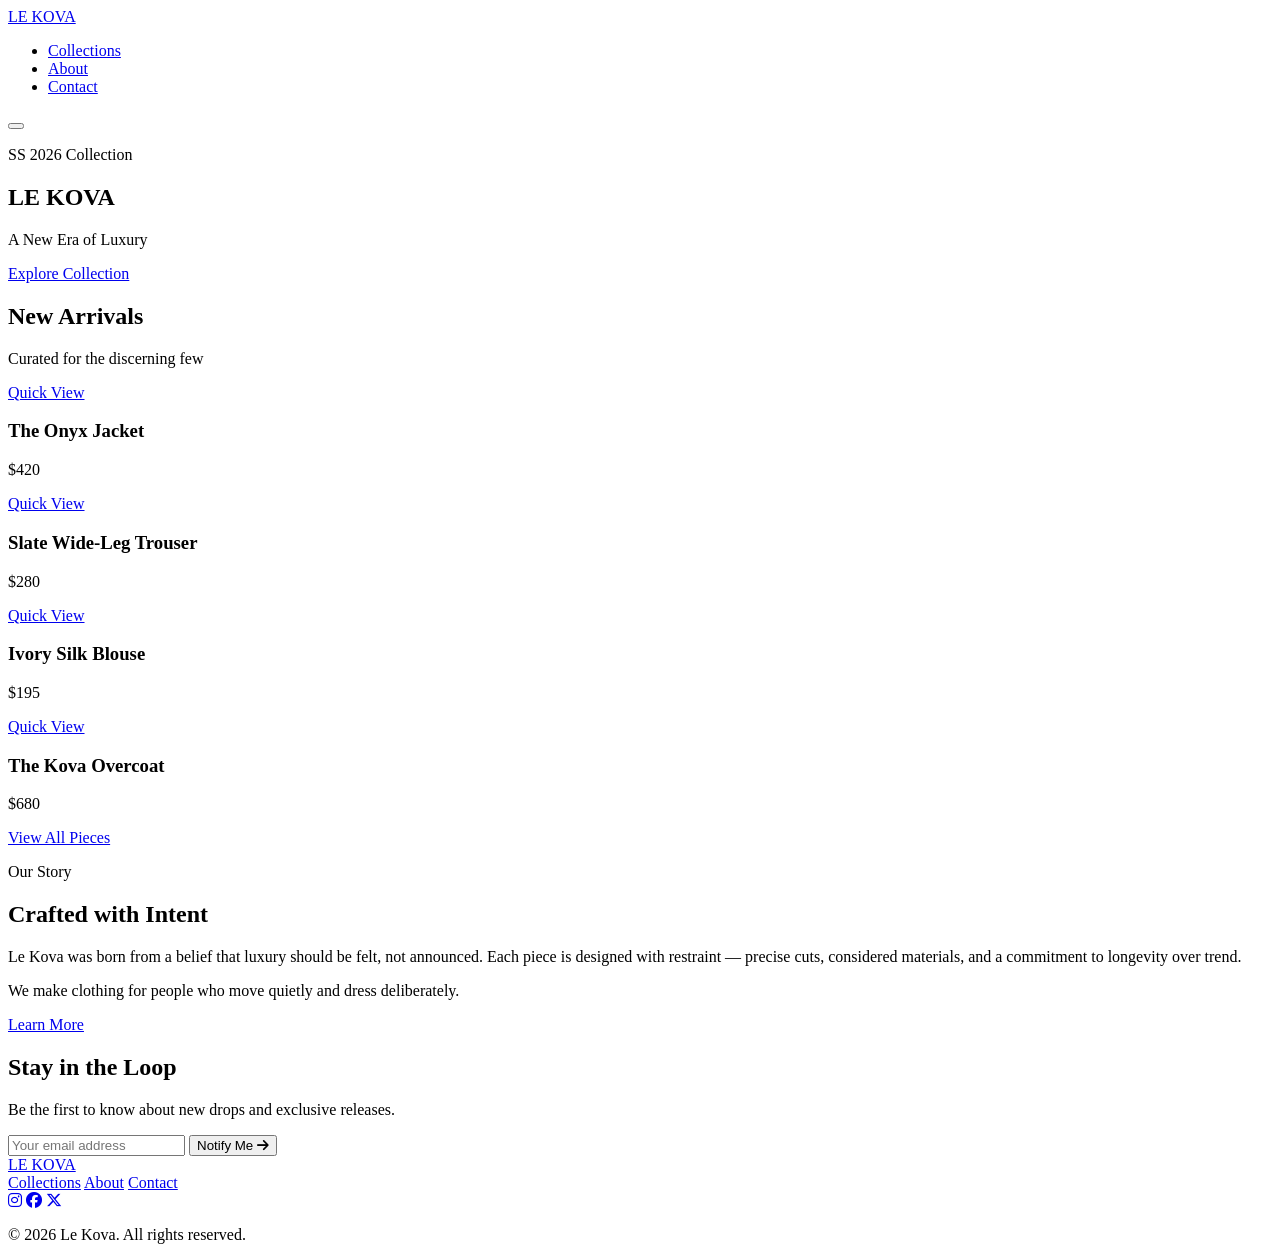
==== index.html @ 416dfa64 "Point Google Analytics to the Le Kova property Swap measurement ID from the MyFamily property (G-DS1" ====
<!DOCTYPE html>
<html lang="en">
<head>
    <!-- Google tag (gtag.js) -->
    <script async src="https://www.googletagmanager.com/gtag/js?id=G-JYLKJXTPT1"></script>
    <script>
      window.dataLayer = window.dataLayer || [];
      function gtag(){dataLayer.push(arguments);}
      gtag('js', new Date());
      gtag('config', 'G-JYLKJXTPT1');
    </script>

    <meta charset="UTF-8">
    <meta name="viewport" content="width=device-width, initial-scale=1.0">
    <title>Le Kova | Luxury Clothing & Premium Streetwear</title>
    <meta name="description" content="Le Kova — premium luxury clothing crafted with intent. Shop structured jackets, silk blouses, wide-leg trousers, and overcoats. A new era of quiet luxury.">
    <meta name="keywords" content="luxury clothing, premium streetwear, le kova, designer jackets, luxury fashion, silk blouses, overcoats, quiet luxury">
    <meta name="author" content="Le Kova">
    <link rel="canonical" href="https://www.lekova.net/">

    <!-- Open Graph (Facebook, Instagram, WhatsApp previews) -->
    <meta property="og:type" content="website">
    <meta property="og:url" content="https://www.lekova.net/">
    <meta property="og:title" content="Le Kova | Luxury Clothing & Premium Streetwear">
    <meta property="og:description" content="Premium luxury clothing crafted with intent. Structured jackets, silk blouses, wide-leg trousers and overcoats. A new era of quiet luxury.">
    <meta property="og:image" content="https://www.lekova.net/favicon.png">
    <meta property="og:site_name" content="Le Kova">

    <!-- Twitter / X Card -->
    <meta name="twitter:card" content="summary_large_image">
    <meta name="twitter:title" content="Le Kova | Luxury Clothing & Premium Streetwear">
    <meta name="twitter:description" content="Premium luxury clothing crafted with intent. A new era of quiet luxury.">
    <meta name="twitter:image" content="https://www.lekova.net/favicon.png">

    <!-- Schema.org Structured Data -->
    <script type="application/ld+json">
    {
      "@context": "https://schema.org",
      "@type": "Organization",
      "name": "Le Kova",
      "url": "https://www.lekova.net",
      "logo": "https://www.lekova.net/favicon.png",
      "description": "Premium luxury clothing crafted with intent. A new era of quiet luxury.",
      "sameAs": [
        "https://www.instagram.com/lekovaofficial/",
        "https://www.facebook.com/lekovaofficial",
        "https://x.com/lekovaofficial"
      ]
    }
    </script>
    <script type="application/ld+json">
    {
      "@context": "https://schema.org",
      "@type": "WebSite",
      "name": "Le Kova",
      "url": "https://www.lekova.net"
    }
    </script>

    <link rel="icon" type="image/png" sizes="64x64" href="favicon.png">
    <link rel="apple-touch-icon" sizes="64x64" href="favicon.png">
    <link rel="shortcut icon" href="favicon.png">
    <link rel="stylesheet" href="style.css">
    <link rel="preconnect" href="https://fonts.googleapis.com">
    <link rel="preconnect" href="https://fonts.gstatic.com" crossorigin>
    <link href="https://fonts.googleapis.com/css2?family=Playfair+Display+SC:wght@400;700;900&family=Montserrat:wght@300;400;600&display=swap" rel="stylesheet">
    <link rel="stylesheet" href="https://cdnjs.cloudflare.com/ajax/libs/font-awesome/6.7.2/css/all.min.css">
</head>
<body>

    <!-- Background -->
    <div class="bg-overlay"></div>
    <div class="glow-effect"></div>

    <!-- Navigation -->
    <nav class="nav" id="nav">
        <a href="#home" class="nav-logo">LE KOVA</a>
        <ul class="nav-links" id="navLinks">
            <li><a href="#collections">Collections</a></li>
            <li><a href="#about">About</a></li>
            <li><a href="#contact">Contact</a></li>
        </ul>
        <button class="nav-toggle" id="navToggle" aria-label="Toggle menu">
            <span></span>
            <span></span>
            <span></span>
        </button>
    </nav>

    <!-- Hero -->
    <section class="hero" id="home">
        <div class="hero-content">
            <p class="hero-eyebrow">SS 2026 Collection</p>
            <h1 class="brand-name">LE KOVA</h1>
            <p class="hero-tagline">A New Era of Luxury</p>
            <a href="#collections" class="btn-primary">Explore Collection</a>
        </div>
    </section>

    <!-- Collections -->
    <section class="section collections-section" id="collections">
        <div class="section-header">
            <h2 class="section-title">New Arrivals</h2>
            <p class="section-sub">Curated for the discerning few</p>
        </div>
        <div class="products-grid">
            <div class="product-card">
                <div class="product-img">
                    <div class="img-placeholder" role="img" aria-label="The Onyx Jacket by Le Kova"></div>
                    <a href="#" class="quick-view">Quick View</a>
                </div>
                <div class="product-info">
                    <h3 class="product-name">The Onyx Jacket</h3>
                    <p class="product-price">$420</p>
                </div>
            </div>
            <div class="product-card">
                <div class="product-img">
                    <div class="img-placeholder" role="img" aria-label="Slate Wide-Leg Trouser by Le Kova"></div>
                    <a href="#" class="quick-view">Quick View</a>
                </div>
                <div class="product-info">
                    <h3 class="product-name">Slate Wide-Leg Trouser</h3>
                    <p class="product-price">$280</p>
                </div>
            </div>
            <div class="product-card">
                <div class="product-img">
                    <div class="img-placeholder" role="img" aria-label="Ivory Silk Blouse by Le Kova"></div>
                    <a href="#" class="quick-view">Quick View</a>
                </div>
                <div class="product-info">
                    <h3 class="product-name">Ivory Silk Blouse</h3>
                    <p class="product-price">$195</p>
                </div>
            </div>
            <div class="product-card">
                <div class="product-img">
                    <div class="img-placeholder" role="img" aria-label="The Kova Overcoat by Le Kova"></div>
                    <a href="#" class="quick-view">Quick View</a>
                </div>
                <div class="product-info">
                    <h3 class="product-name">The Kova Overcoat</h3>
                    <p class="product-price">$680</p>
                </div>
            </div>
        </div>
        <div class="section-cta">
            <a href="#" class="btn-outline">View All Pieces</a>
        </div>
    </section>

    <!-- About -->
    <section class="section about-section" id="about">
        <div class="about-grid">
            <div class="about-image">
                <div class="img-placeholder tall"></div>
            </div>
            <div class="about-text">
                <p class="section-eyebrow">Our Story</p>
                <h2 class="section-title">Crafted with Intent</h2>
                <p class="body-text">
                    Le Kova was born from a belief that luxury should be felt, not announced.
                    Each piece is designed with restraint — precise cuts, considered materials,
                    and a commitment to longevity over trend.
                </p>
                <p class="body-text">
                    We make clothing for people who move quietly and dress deliberately.
                </p>
                <a href="#" class="btn-outline about-btn">Learn More</a>
            </div>
        </div>
    </section>

    <!-- Newsletter -->
    <section class="newsletter-section" id="contact">
        <div class="newsletter-inner">
            <h2 class="section-title">Stay in the Loop</h2>
            <p class="body-text">Be the first to know about new drops and exclusive releases.</p>
            <form class="notify-form" id="notifyForm">
                <input type="email" class="email-input" placeholder="Your email address" required>
                <button type="submit" class="submit-btn">
                    Notify Me <i class="fa-solid fa-arrow-right"></i>
                </button>
            </form>
        </div>
    </section>

    <!-- Footer -->
    <footer class="footer">
        <div class="footer-top">
            <a href="#home" class="footer-logo">LE KOVA</a>
            <nav class="footer-nav">
                <a href="#collections">Collections</a>
                <a href="#about">About</a>
                <a href="#contact">Contact</a>
            </nav>
            <div class="social-links">
                <a href="https://www.instagram.com/lekovaofficial/" target="_blank" rel="noopener" aria-label="Instagram"><i class="fa-brands fa-instagram"></i></a>
                <a href="https://www.facebook.com/lekovaofficial" target="_blank" rel="noopener" aria-label="Facebook"><i class="fa-brands fa-facebook"></i></a>
                <a href="https://x.com/lekovaofficial" target="_blank" rel="noopener" aria-label="X"><i class="fa-brands fa-x-twitter"></i></a>
            </div>
        </div>
        <div class="footer-bottom">
            <p>© 2026 Le Kova. All rights reserved.</p>
        </div>
    </footer>

    <script src="script.js"></script>
</body>
</html>
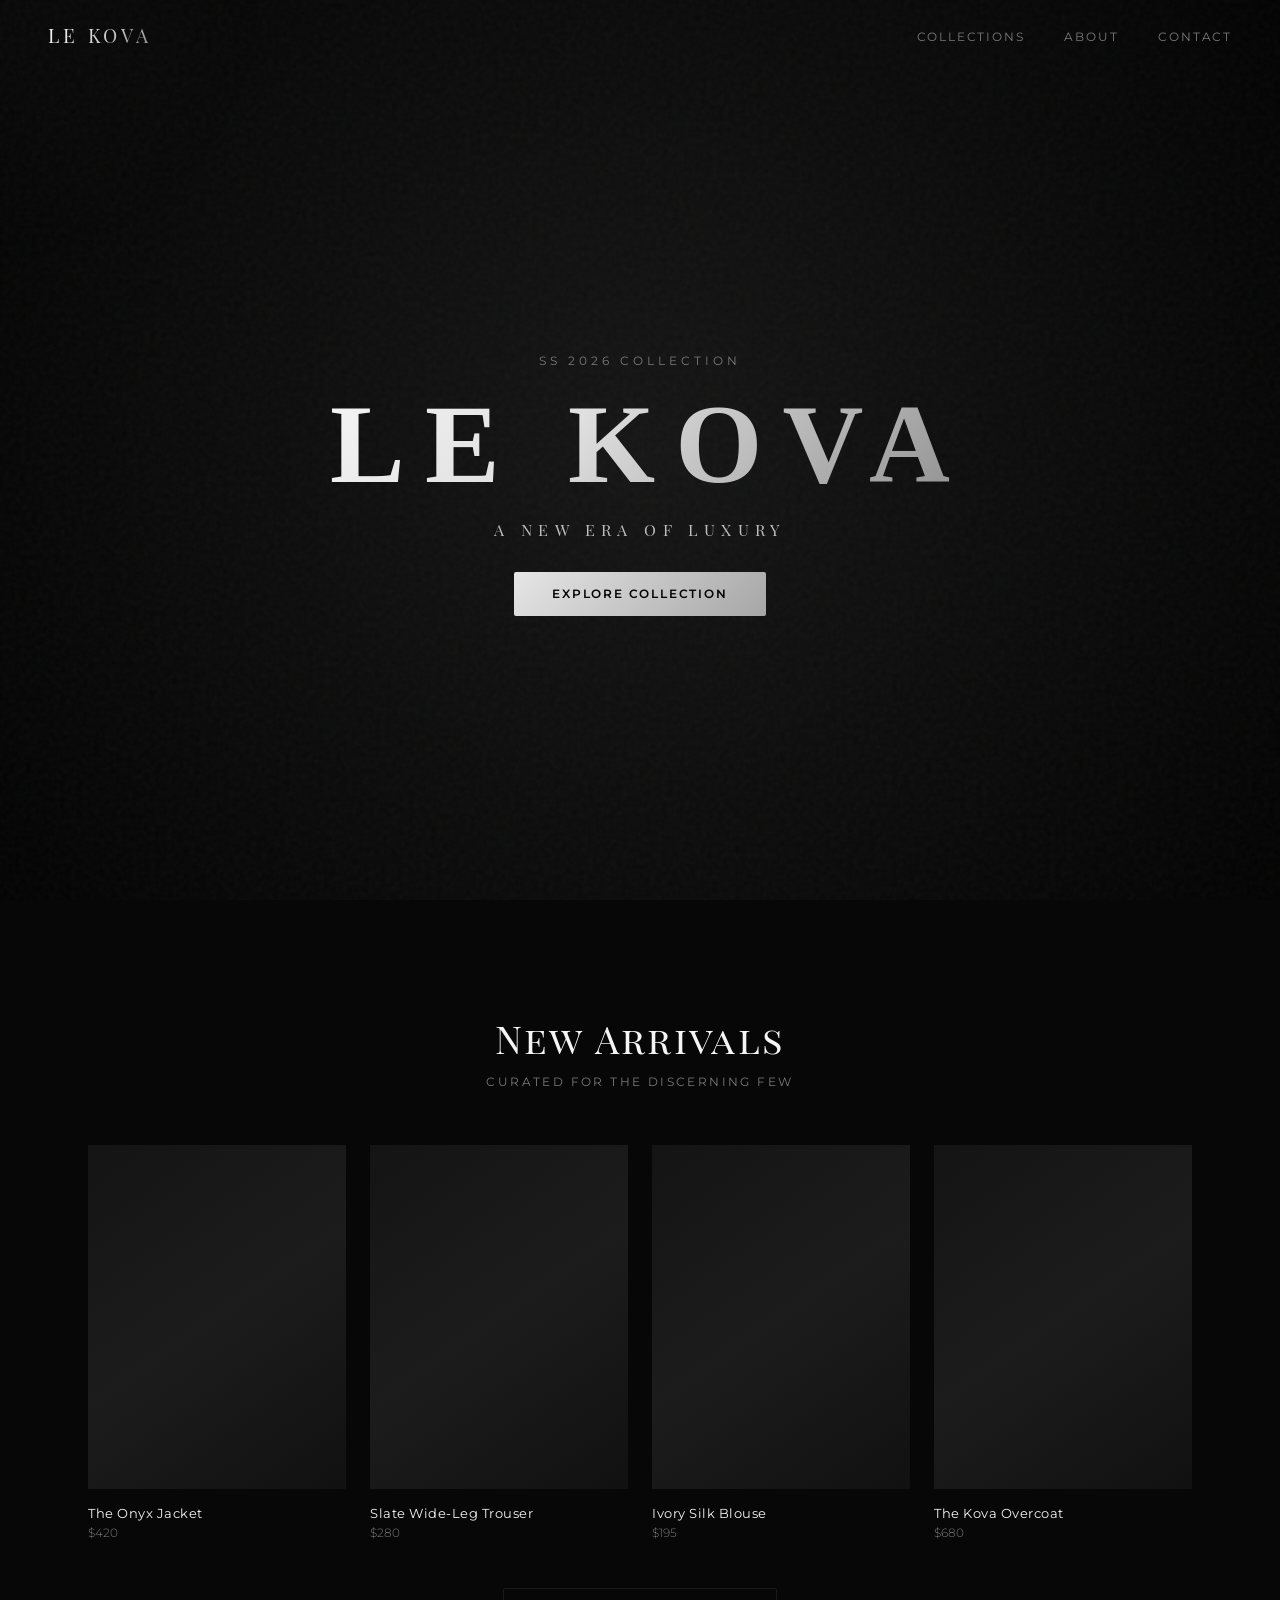
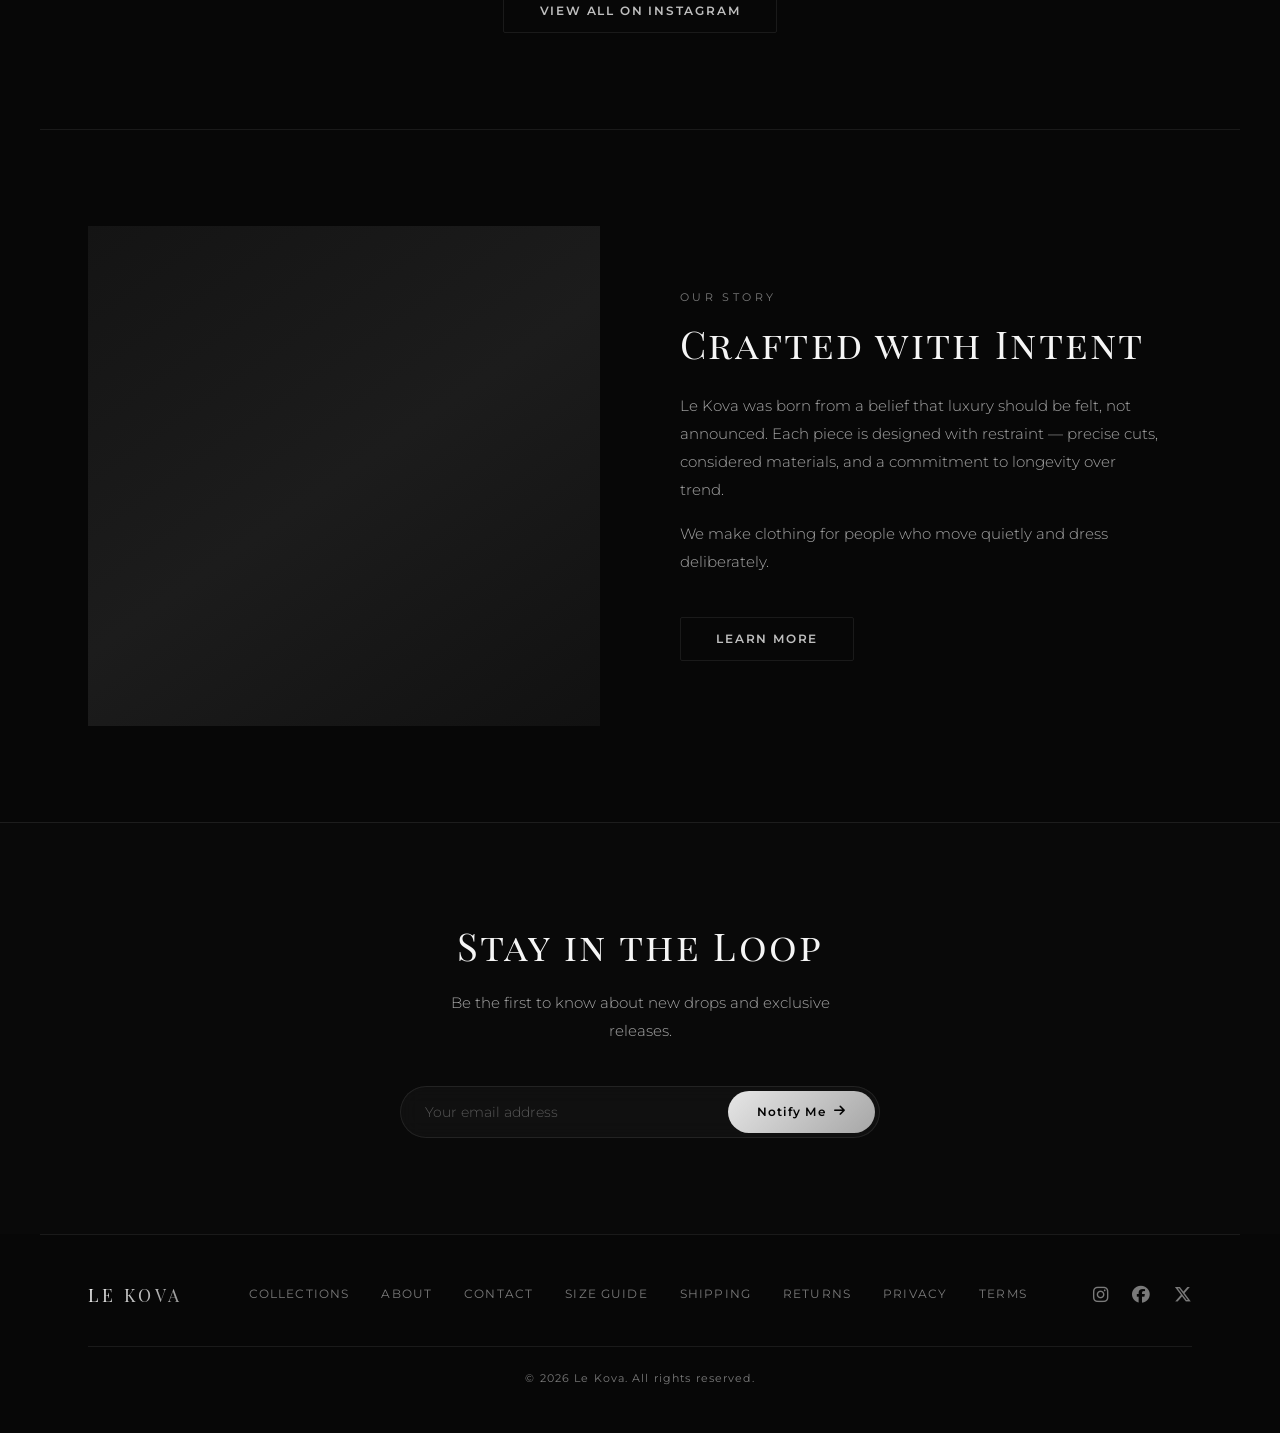
==== commit 84da20bb: "Add About, Contact, and policy pages Build out the site structure for a manual-order (LINE/Instagram" ====
--- a/index.html
+++ b/index.html
@@ -77,8 +77,8 @@
         <a href="#home" class="nav-logo">LE KOVA</a>
         <ul class="nav-links" id="navLinks">
             <li><a href="#collections">Collections</a></li>
-            <li><a href="#about">About</a></li>
-            <li><a href="#contact">Contact</a></li>
+            <li><a href="/about/">About</a></li>
+            <li><a href="/contact/">Contact</a></li>
         </ul>
         <button class="nav-toggle" id="navToggle" aria-label="Toggle menu">
             <span></span>
@@ -146,7 +146,7 @@
             </div>
         </div>
         <div class="section-cta">
-            <a href="#" class="btn-outline">View All Pieces</a>
+            <a href="https://www.instagram.com/lekovaofficial/" target="_blank" rel="noopener" class="btn-outline">View All on Instagram</a>
         </div>
     </section>
 
@@ -167,7 +167,7 @@
                 <p class="body-text">
                     We make clothing for people who move quietly and dress deliberately.
                 </p>
-                <a href="#" class="btn-outline about-btn">Learn More</a>
+                <a href="/about/" class="btn-outline about-btn">Learn More</a>
             </div>
         </div>
     </section>
@@ -192,8 +192,13 @@
             <a href="#home" class="footer-logo">LE KOVA</a>
             <nav class="footer-nav">
                 <a href="#collections">Collections</a>
-                <a href="#about">About</a>
-                <a href="#contact">Contact</a>
+                <a href="/about/">About</a>
+                <a href="/contact/">Contact</a>
+                <a href="/size-guide/">Size Guide</a>
+                <a href="/shipping/">Shipping</a>
+                <a href="/returns/">Returns</a>
+                <a href="/privacy/">Privacy</a>
+                <a href="/terms/">Terms</a>
             </nav>
             <div class="social-links">
                 <a href="https://www.instagram.com/lekovaofficial/" target="_blank" rel="noopener" aria-label="Instagram"><i class="fa-brands fa-instagram"></i></a>
--- a/style.css
+++ b/style.css
@@ -0,0 +1,845 @@
+/* ─── Variables ─── */
+:root {
+    --bg-dark: #070707;
+    --bg-darker: #020202;
+    --text-primary: #f5f5f5;
+    --text-secondary: #a8a8a8;
+    --silver-light: #e6e6e6;
+    --silver-mid: #bfbfbf;
+    --silver-dark: #7a7a7a;
+    --glass-bg: rgba(255, 255, 255, 0.03);
+    --glass-border: rgba(255, 255, 255, 0.08);
+    --nav-height: 70px;
+}
+
+/* ─── Reset ─── */
+*, *::before, *::after {
+    margin: 0;
+    padding: 0;
+    box-sizing: border-box;
+}
+
+html {
+    scroll-behavior: smooth;
+}
+
+body {
+    font-family: 'Montserrat', sans-serif;
+    color: var(--text-primary);
+    background-color: var(--bg-dark);
+    -webkit-font-smoothing: antialiased;
+    -moz-osx-font-smoothing: grayscale;
+}
+
+/* ─── Background ─── */
+.bg-overlay {
+    position: fixed;
+    inset: 0;
+    background: radial-gradient(circle at center, #151515 0%, var(--bg-darker) 100%);
+    z-index: -2;
+}
+
+.bg-overlay::after {
+    content: '';
+    position: absolute;
+    inset: 0;
+    background-image: url("data:image/svg+xml,%3Csvg viewBox='0 0 200 200' xmlns='http://www.w3.org/2000/svg'%3E%3Cfilter id='noiseFilter'%3E%3CfeTurbulence type='fractalNoise' baseFrequency='0.8' numOctaves='3' stitchTiles='stitch'/%3E%3C/filter%3E%3Crect width='100%25' height='100%25' filter='url(%23noiseFilter)'/%3E%3C/svg%3E");
+    opacity: 0.04;
+    pointer-events: none;
+}
+
+.glow-effect {
+    position: fixed;
+    width: 50vw;
+    height: 50vw;
+    max-width: 800px;
+    max-height: 800px;
+    background: radial-gradient(circle, rgba(160, 160, 160, 0.04) 0%, transparent 60%);
+    border-radius: 50%;
+    z-index: -1;
+    pointer-events: none;
+    transform: translate(-50%, -50%);
+    transition: top 0.4s cubic-bezier(0.1, 1, 0.1, 1), left 0.4s cubic-bezier(0.1, 1, 0.1, 1);
+}
+
+/* ─── Navigation ─── */
+.nav {
+    position: fixed;
+    top: 0;
+    left: 0;
+    right: 0;
+    height: var(--nav-height);
+    display: flex;
+    align-items: center;
+    justify-content: space-between;
+    padding: 0 3rem;
+    z-index: 100;
+    transition: background 0.3s ease, border-bottom 0.3s ease;
+}
+
+.nav.scrolled {
+    background: rgba(7, 7, 7, 0.92);
+    border-bottom: 1px solid var(--glass-border);
+    backdrop-filter: blur(12px);
+    -webkit-backdrop-filter: blur(12px);
+}
+
+.nav-logo {
+    font-family: 'Playfair Display SC', serif;
+    font-size: 1.2rem;
+    letter-spacing: 0.2em;
+    text-decoration: none;
+    background: linear-gradient(135deg, #f5f5f5 0%, #e0e0e0 20%, #999999 50%, #d1d1d1 75%, #ffffff 100%);
+    background-size: 200% auto;
+    -webkit-background-clip: text;
+    background-clip: text;
+    color: transparent;
+    animation: shimmer 8s linear infinite;
+}
+
+.nav-links {
+    list-style: none;
+    display: flex;
+    gap: 2.5rem;
+}
+
+.nav-links a {
+    color: var(--silver-dark);
+    text-decoration: none;
+    font-size: 0.75rem;
+    letter-spacing: 0.15em;
+    text-transform: uppercase;
+    transition: color 0.2s ease;
+}
+
+.nav-links a:hover {
+    color: var(--text-primary);
+}
+
+/* Hamburger */
+.nav-toggle {
+    display: none;
+    flex-direction: column;
+    gap: 5px;
+    background: none;
+    border: none;
+    cursor: pointer;
+    padding: 4px;
+}
+
+.nav-toggle span {
+    display: block;
+    width: 22px;
+    height: 1px;
+    background: var(--silver-mid);
+    transition: all 0.3s ease;
+}
+
+/* ─── Hero ─── */
+.hero {
+    height: 100vh;
+    display: flex;
+    align-items: center;
+    justify-content: center;
+    text-align: center;
+    padding: var(--nav-height) 2rem 0;
+}
+
+.hero-content {
+    display: flex;
+    flex-direction: column;
+    align-items: center;
+    gap: 1.2rem;
+    animation: fadeUpIn 1.8s cubic-bezier(0.16, 1, 0.3, 1) forwards;
+    opacity: 0;
+}
+
+.hero-eyebrow {
+    font-size: 0.72rem;
+    letter-spacing: 0.35em;
+    text-transform: uppercase;
+    color: var(--silver-dark);
+    font-weight: 400;
+}
+
+.brand-name {
+    font-family: 'Playfair Display SC', serif;
+    font-size: clamp(3.5rem, 10vw, 7rem);
+    font-weight: 700;
+    letter-spacing: 0.18em;
+    margin-left: 0.18em;
+    line-height: 1;
+    background: linear-gradient(135deg, #f5f5f5 0%, #e0e0e0 20%, #999999 50%, #d1d1d1 75%, #ffffff 100%);
+    background-size: 200% auto;
+    -webkit-background-clip: text;
+    background-clip: text;
+    color: transparent;
+    animation: shimmer 8s linear infinite;
+}
+
+.hero-tagline {
+    font-family: 'Playfair Display SC', serif;
+    font-size: clamp(0.8rem, 2vw, 1rem);
+    letter-spacing: 0.4em;
+    color: var(--silver-mid);
+    font-weight: 400;
+    text-transform: uppercase;
+}
+
+/* ─── Buttons ─── */
+.btn-primary {
+    margin-top: 0.8rem;
+    display: inline-block;
+    padding: 0.9rem 2.4rem;
+    background: linear-gradient(135deg, #e6e6e6 0%, #a6a6a6 100%);
+    color: var(--bg-darker);
+    text-decoration: none;
+    font-family: 'Montserrat', sans-serif;
+    font-size: 0.75rem;
+    font-weight: 600;
+    letter-spacing: 0.15em;
+    text-transform: uppercase;
+    border-radius: 2px;
+    transition: all 0.3s ease;
+}
+
+.btn-primary:hover {
+    background: linear-gradient(135deg, #ffffff 0%, #bfbfbf 100%);
+    transform: translateY(-2px);
+    box-shadow: 0 8px 24px rgba(200, 200, 200, 0.12);
+}
+
+.btn-outline {
+    display: inline-block;
+    padding: 0.85rem 2.2rem;
+    border: 1px solid var(--glass-border);
+    color: var(--silver-mid);
+    text-decoration: none;
+    font-family: 'Montserrat', sans-serif;
+    font-size: 0.75rem;
+    font-weight: 600;
+    letter-spacing: 0.15em;
+    text-transform: uppercase;
+    border-radius: 2px;
+    transition: all 0.3s ease;
+}
+
+.btn-outline:hover {
+    border-color: rgba(255, 255, 255, 0.25);
+    color: var(--text-primary);
+    background: rgba(255, 255, 255, 0.03);
+}
+
+/* ─── Shared Section Styles ─── */
+.section {
+    padding: 6rem 3rem;
+    max-width: 1200px;
+    margin: 0 auto;
+}
+
+.section-header {
+    text-align: center;
+    margin-bottom: 3.5rem;
+}
+
+.section-eyebrow {
+    display: block;
+    font-size: 0.7rem;
+    letter-spacing: 0.3em;
+    text-transform: uppercase;
+    color: var(--silver-dark);
+    margin-bottom: 0.8rem;
+}
+
+.section-title {
+    font-family: 'Playfair Display SC', serif;
+    font-size: clamp(1.6rem, 4vw, 2.4rem);
+    font-weight: 400;
+    letter-spacing: 0.06em;
+    color: var(--text-primary);
+}
+
+.section-sub {
+    margin-top: 0.6rem;
+    font-size: 0.75rem;
+    letter-spacing: 0.2em;
+    color: var(--silver-dark);
+    text-transform: uppercase;
+}
+
+.body-text {
+    color: var(--text-secondary);
+    font-size: 0.92rem;
+    line-height: 1.9;
+    font-weight: 300;
+    max-width: 480px;
+    margin-bottom: 1rem;
+}
+
+/* ─── Collections / Products ─── */
+.collections-section {
+    padding-top: 7rem;
+}
+
+.products-grid {
+    display: grid;
+    grid-template-columns: repeat(4, 1fr);
+    gap: 1.5rem;
+    margin-bottom: 3rem;
+}
+
+.product-card {
+    cursor: pointer;
+}
+
+.product-img {
+    position: relative;
+    overflow: hidden;
+    aspect-ratio: 3 / 4;
+    background: #111;
+    margin-bottom: 1rem;
+}
+
+.img-placeholder {
+    width: 100%;
+    height: 100%;
+    background: linear-gradient(145deg, #141414 0%, #1c1c1c 50%, #111111 100%);
+}
+
+.img-placeholder.tall {
+    width: 100%;
+    height: 500px;
+}
+
+.quick-view {
+    position: absolute;
+    bottom: 0;
+    left: 0;
+    right: 0;
+    padding: 0.75rem;
+    background: rgba(7, 7, 7, 0.85);
+    color: var(--silver-mid);
+    text-align: center;
+    text-decoration: none;
+    font-size: 0.7rem;
+    letter-spacing: 0.15em;
+    text-transform: uppercase;
+    opacity: 0;
+    transform: translateY(100%);
+    transition: all 0.3s ease;
+}
+
+.product-img:hover .quick-view {
+    opacity: 1;
+    transform: translateY(0);
+}
+
+.product-name {
+    font-size: 0.82rem;
+    font-weight: 400;
+    letter-spacing: 0.04em;
+    color: var(--text-primary);
+    margin-bottom: 0.3rem;
+}
+
+.product-price {
+    font-size: 0.78rem;
+    color: var(--silver-dark);
+    font-weight: 300;
+}
+
+.section-cta {
+    text-align: center;
+}
+
+/* ─── About ─── */
+.about-section {
+    border-top: 1px solid var(--glass-border);
+}
+
+.about-grid {
+    display: grid;
+    grid-template-columns: 1fr 1fr;
+    gap: 5rem;
+    align-items: center;
+}
+
+.about-text .section-title {
+    margin: 0.6rem 0 1.5rem;
+}
+
+.about-btn {
+    margin-top: 1.5rem;
+}
+
+/* ─── Newsletter ─── */
+.newsletter-section {
+    border-top: 1px solid var(--glass-border);
+    padding: 6rem 3rem;
+    background: rgba(255, 255, 255, 0.01);
+}
+
+.newsletter-inner {
+    max-width: 520px;
+    margin: 0 auto;
+    text-align: center;
+    display: flex;
+    flex-direction: column;
+    align-items: center;
+    gap: 1rem;
+}
+
+.newsletter-inner .section-title {
+    margin-bottom: 0.2rem;
+}
+
+.newsletter-inner .body-text {
+    max-width: 380px;
+}
+
+/* ─── Newsletter Form ─── */
+.notify-form {
+    display: flex;
+    width: 100%;
+    max-width: 480px;
+    margin-top: 0.5rem;
+    background: var(--glass-bg);
+    border: 1px solid var(--glass-border);
+    border-radius: 50px;
+    overflow: hidden;
+    backdrop-filter: blur(10px);
+    -webkit-backdrop-filter: blur(10px);
+    transition: border-color 0.3s ease, box-shadow 0.3s ease;
+}
+
+.notify-form:focus-within {
+    border-color: rgba(255, 255, 255, 0.18);
+    box-shadow: 0 8px 30px rgba(255, 255, 255, 0.04);
+}
+
+.email-input {
+    flex-grow: 1;
+    background: transparent;
+    border: none;
+    padding: 1rem 1.5rem;
+    color: var(--text-primary);
+    font-family: 'Montserrat', sans-serif;
+    font-size: 0.88rem;
+    outline: none;
+}
+
+.email-input::placeholder {
+    color: rgba(255, 255, 255, 0.3);
+    font-weight: 300;
+}
+
+.submit-btn {
+    background: linear-gradient(135deg, #e6e6e6 0%, #a6a6a6 100%);
+    color: var(--bg-darker);
+    border: none;
+    padding: 0 1.8rem;
+    font-family: 'Montserrat', sans-serif;
+    font-weight: 600;
+    font-size: 0.78rem;
+    letter-spacing: 0.1em;
+    cursor: pointer;
+    display: flex;
+    align-items: center;
+    gap: 0.5rem;
+    margin: 4px;
+    border-radius: 46px;
+    transition: all 0.3s ease;
+    white-space: nowrap;
+}
+
+.submit-btn:hover {
+    background: linear-gradient(135deg, #ffffff 0%, #bfbfbf 100%);
+}
+
+.submit-btn i {
+    transition: transform 0.3s ease;
+}
+
+.submit-btn:hover i {
+    transform: translateX(3px);
+}
+
+/* ─── Footer ─── */
+.footer {
+    border-top: 1px solid var(--glass-border);
+    padding: 3rem;
+    max-width: 1200px;
+    margin: 0 auto;
+}
+
+.footer-top {
+    display: flex;
+    align-items: center;
+    justify-content: space-between;
+    margin-bottom: 2.5rem;
+    flex-wrap: wrap;
+    gap: 1.5rem;
+}
+
+.footer-logo {
+    font-family: 'Playfair Display SC', serif;
+    font-size: 1.1rem;
+    letter-spacing: 0.2em;
+    text-decoration: none;
+    background: linear-gradient(135deg, #f5f5f5 0%, #999999 50%, #ffffff 100%);
+    background-size: 200% auto;
+    -webkit-background-clip: text;
+    background-clip: text;
+    color: transparent;
+    animation: shimmer 8s linear infinite;
+}
+
+.footer-nav {
+    display: flex;
+    gap: 2rem;
+}
+
+.footer-nav a {
+    color: var(--silver-dark);
+    text-decoration: none;
+    font-size: 0.72rem;
+    letter-spacing: 0.1em;
+    text-transform: uppercase;
+    transition: color 0.2s ease;
+}
+
+.footer-nav a:hover {
+    color: var(--text-primary);
+}
+
+.social-links {
+    display: flex;
+    gap: 1.5rem;
+}
+
+.social-links a {
+    color: var(--silver-dark);
+    font-size: 1.1rem;
+    text-decoration: none;
+    transition: color 0.2s ease, transform 0.2s ease;
+}
+
+.social-links a:hover {
+    color: var(--text-primary);
+    transform: translateY(-2px);
+}
+
+.footer-bottom {
+    border-top: 1px solid var(--glass-border);
+    padding-top: 1.5rem;
+    text-align: center;
+}
+
+.footer-bottom p {
+    font-size: 0.7rem;
+    color: var(--silver-dark);
+    letter-spacing: 0.1em;
+}
+
+/* ─── Animations ─── */
+@keyframes fadeUpIn {
+    0%   { opacity: 0; transform: translateY(30px); }
+    100% { opacity: 1; transform: translateY(0); }
+}
+
+@keyframes shimmer {
+    0%   { background-position: -200% center; }
+    100% { background-position: 200% center; }
+}
+
+/* ─── Responsive: Tablet ─── */
+@media (max-width: 900px) {
+    .products-grid {
+        grid-template-columns: repeat(2, 1fr);
+    }
+
+    .about-grid {
+        grid-template-columns: 1fr;
+        gap: 3rem;
+    }
+
+    .about-image {
+        order: -1;
+    }
+
+    .img-placeholder.tall {
+        height: 300px;
+    }
+}
+
+/* ─── Responsive: Mobile ─── */
+@media (max-width: 600px) {
+    .nav {
+        padding: 0 1.5rem;
+    }
+
+    .nav-links {
+        display: none;
+        position: fixed;
+        top: var(--nav-height);
+        left: 0;
+        right: 0;
+        background: rgba(7, 7, 7, 0.96);
+        border-bottom: 1px solid var(--glass-border);
+        flex-direction: column;
+        padding: 2rem;
+        gap: 1.5rem;
+        text-align: center;
+        backdrop-filter: blur(12px);
+        -webkit-backdrop-filter: blur(12px);
+    }
+
+    .nav-links.open {
+        display: flex;
+    }
+
+    .nav-toggle {
+        display: flex;
+    }
+
+    .section {
+        padding: 4rem 1.5rem;
+    }
+
+    .collections-section {
+        padding-top: 5rem;
+    }
+
+    .products-grid {
+        grid-template-columns: repeat(2, 1fr);
+        gap: 1rem;
+    }
+
+    .newsletter-section {
+        padding: 4rem 1.5rem;
+    }
+
+    .footer {
+        padding: 2.5rem 1.5rem;
+    }
+
+    .footer-top {
+        flex-direction: column;
+        align-items: center;
+        text-align: center;
+    }
+
+    .notify-form {
+        flex-direction: column;
+        border-radius: 10px;
+        background: transparent;
+        border: none;
+        gap: 0.8rem;
+    }
+
+    .notify-form:focus-within {
+        box-shadow: none;
+    }
+
+    .email-input {
+        background: var(--glass-bg);
+        border: 1px solid var(--glass-border);
+        border-radius: 8px;
+        text-align: center;
+        padding: 1rem;
+    }
+
+    .submit-btn {
+        margin: 0;
+        padding: 1rem;
+        justify-content: center;
+        border-radius: 8px;
+    }
+}
+
+/* ═══════════════════════════════════════════════════════════
+   CONTENT PAGES  (About, Contact, Shipping, Returns, etc.)
+   ═══════════════════════════════════════════════════════════ */
+
+/* On content pages the nav sits over a plain background, so keep it solid. */
+body.subpage .nav {
+    background: rgba(7, 7, 7, 0.92);
+    border-bottom: 1px solid var(--glass-border);
+    backdrop-filter: blur(12px);
+    -webkit-backdrop-filter: blur(12px);
+}
+
+.page {
+    max-width: 820px;
+    margin: 0 auto;
+    padding: calc(var(--nav-height) + 4rem) 1.5rem 5rem;
+    min-height: 100vh;
+}
+
+.page-header {
+    text-align: center;
+    margin-bottom: 3rem;
+}
+
+.page-eyebrow {
+    display: block;
+    font-size: 0.72rem;
+    letter-spacing: 0.3em;
+    text-transform: uppercase;
+    color: var(--silver-dark);
+    margin-bottom: 1rem;
+}
+
+.page-title {
+    font-family: 'Playfair Display SC', serif;
+    font-size: clamp(2rem, 5vw, 3rem);
+    font-weight: 400;
+    letter-spacing: 0.06em;
+    color: var(--text-primary);
+}
+
+.page-body {
+    color: var(--text-secondary);
+    font-weight: 300;
+    line-height: 1.9;
+    font-size: 0.98rem;
+}
+
+.page-body h2 {
+    font-family: 'Playfair Display SC', serif;
+    font-weight: 400;
+    font-size: 1.3rem;
+    letter-spacing: 0.04em;
+    color: var(--text-primary);
+    margin: 2.6rem 0 1rem;
+}
+
+.page-body h3 {
+    font-size: 0.9rem;
+    font-weight: 600;
+    letter-spacing: 0.08em;
+    color: var(--silver-light);
+    margin: 1.8rem 0 0.6rem;
+    text-transform: uppercase;
+}
+
+.page-body p { margin-bottom: 1.2rem; }
+
+.page-body a {
+    color: var(--silver-light);
+    text-decoration: underline;
+    text-underline-offset: 3px;
+    transition: color 0.2s ease;
+}
+.page-body a:hover { color: var(--text-primary); }
+
+.page-body ul { margin: 0 0 1.2rem 1.3rem; }
+.page-body li { margin-bottom: 0.5rem; }
+
+.lead {
+    font-size: 1.05rem;
+    color: var(--silver-mid);
+    line-height: 1.85;
+    margin-bottom: 2rem;
+}
+
+/* Gold italic marker for details the owner still needs to fill in. */
+.fill {
+    color: #d8b25e;
+    font-style: italic;
+}
+
+.updated {
+    font-size: 0.72rem;
+    letter-spacing: 0.08em;
+    color: var(--silver-dark);
+    text-transform: uppercase;
+    margin-bottom: 2.5rem;
+    text-align: center;
+}
+
+/* Contact method cards */
+.contact-methods {
+    display: grid;
+    grid-template-columns: repeat(auto-fit, minmax(200px, 1fr));
+    gap: 1rem;
+    margin: 2.5rem 0;
+}
+.contact-card {
+    border: 1px solid var(--glass-border);
+    background: var(--glass-bg);
+    border-radius: 4px;
+    padding: 1.8rem 1.2rem;
+    text-align: center;
+    text-decoration: none;
+    transition: border-color 0.3s ease, transform 0.3s ease;
+    display: block;
+}
+.contact-card:hover {
+    border-color: rgba(255, 255, 255, 0.2);
+    transform: translateY(-3px);
+}
+.contact-card i {
+    font-size: 1.6rem;
+    color: var(--silver-mid);
+    margin-bottom: 0.9rem;
+    display: block;
+}
+.contact-card .c-label {
+    display: block;
+    font-size: 0.78rem;
+    letter-spacing: 0.12em;
+    text-transform: uppercase;
+    color: var(--text-primary);
+    margin-bottom: 0.35rem;
+}
+.contact-card .c-detail {
+    font-size: 0.78rem;
+    color: var(--silver-dark);
+    text-decoration: none;
+}
+
+/* Size guide table */
+.size-table {
+    width: 100%;
+    border-collapse: collapse;
+    margin: 1.5rem 0 2rem;
+    font-size: 0.85rem;
+}
+.size-table th,
+.size-table td {
+    border: 1px solid var(--glass-border);
+    padding: 0.7rem 0.9rem;
+    text-align: center;
+}
+.size-table th {
+    background: rgba(255, 255, 255, 0.03);
+    color: var(--silver-light);
+    font-weight: 600;
+    letter-spacing: 0.06em;
+    text-transform: uppercase;
+    font-size: 0.7rem;
+}
+.size-table td {
+    color: var(--text-secondary);
+    font-weight: 300;
+}
+
+.back-link {
+    display: inline-block;
+    margin-top: 3.5rem;
+    font-size: 0.76rem;
+    letter-spacing: 0.14em;
+    text-transform: uppercase;
+    color: var(--silver-dark);
+    text-decoration: none;
+    transition: color 0.2s ease;
+}
+.back-link:hover { color: var(--text-primary); }
+
+/* Footer nav wraps nicely when there are many links */
+.footer-nav {
+    flex-wrap: wrap;
+    justify-content: center;
+    row-gap: 0.8rem;
+}
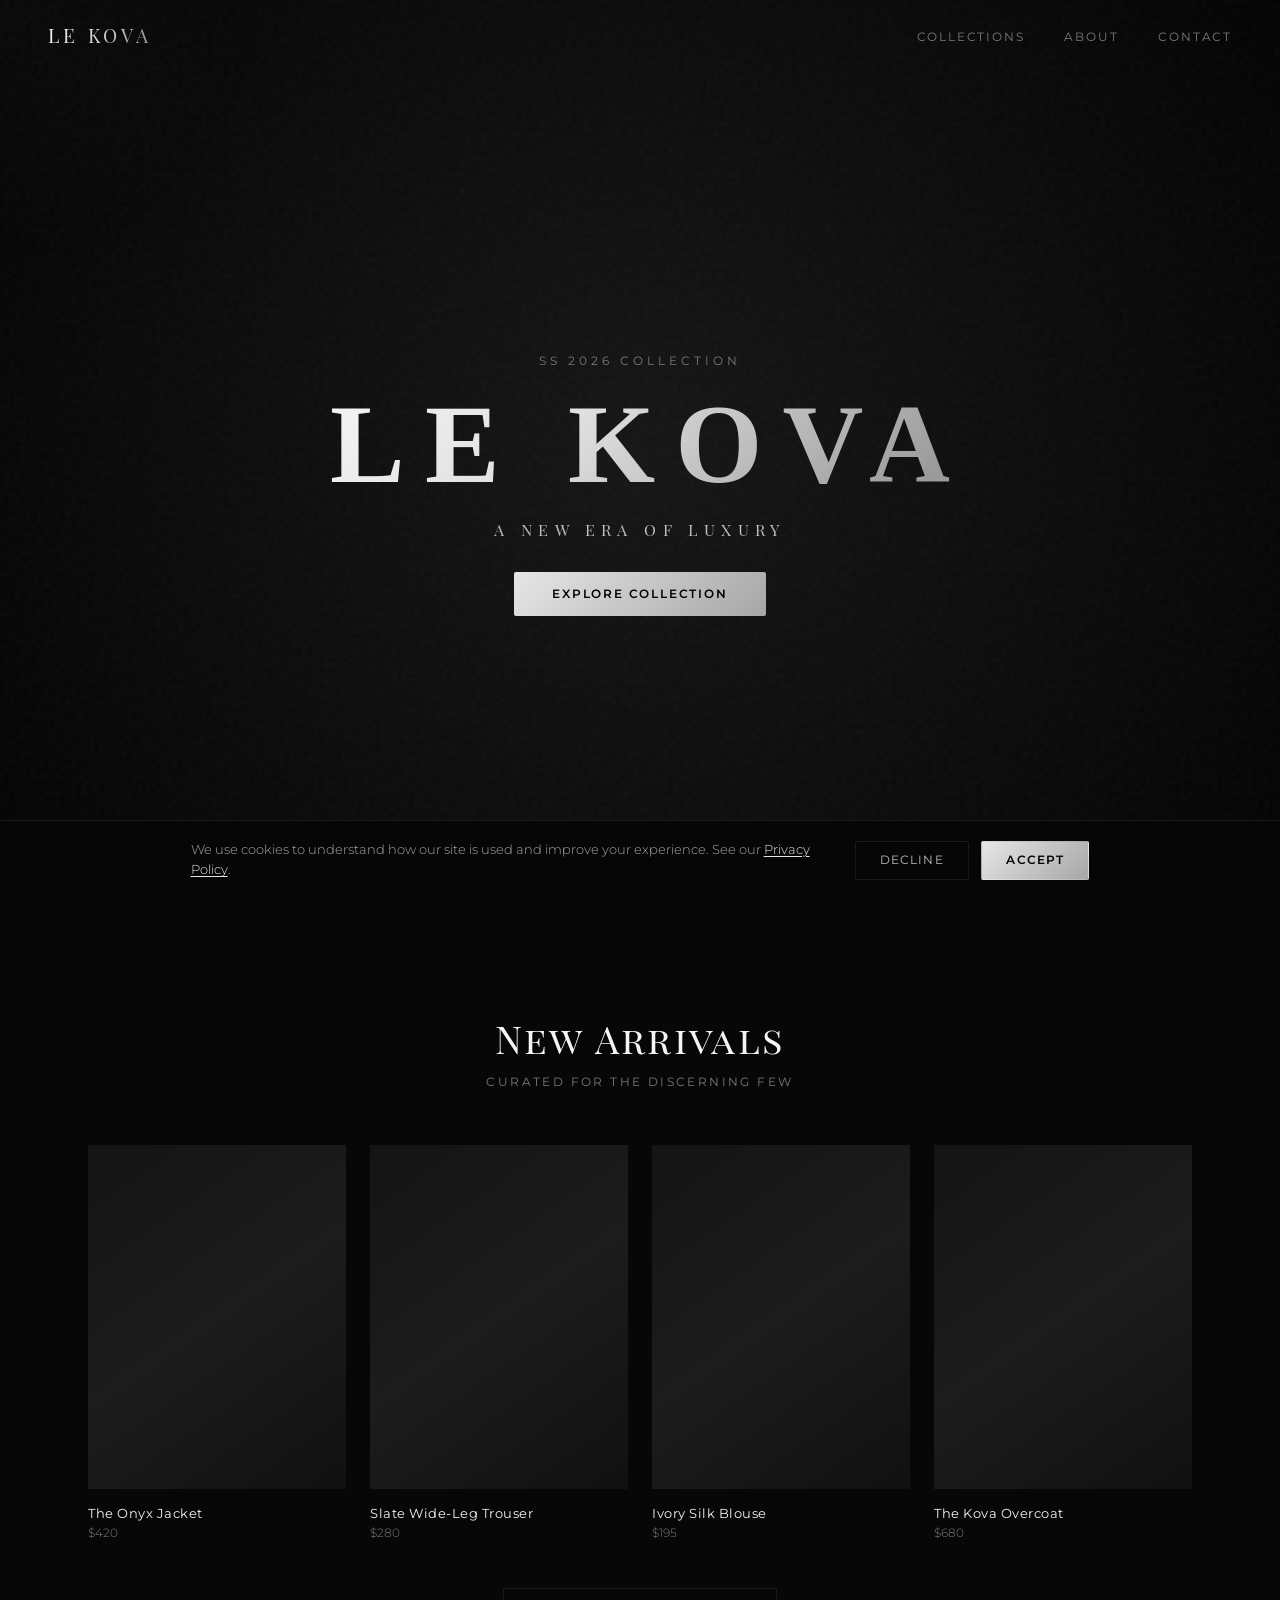
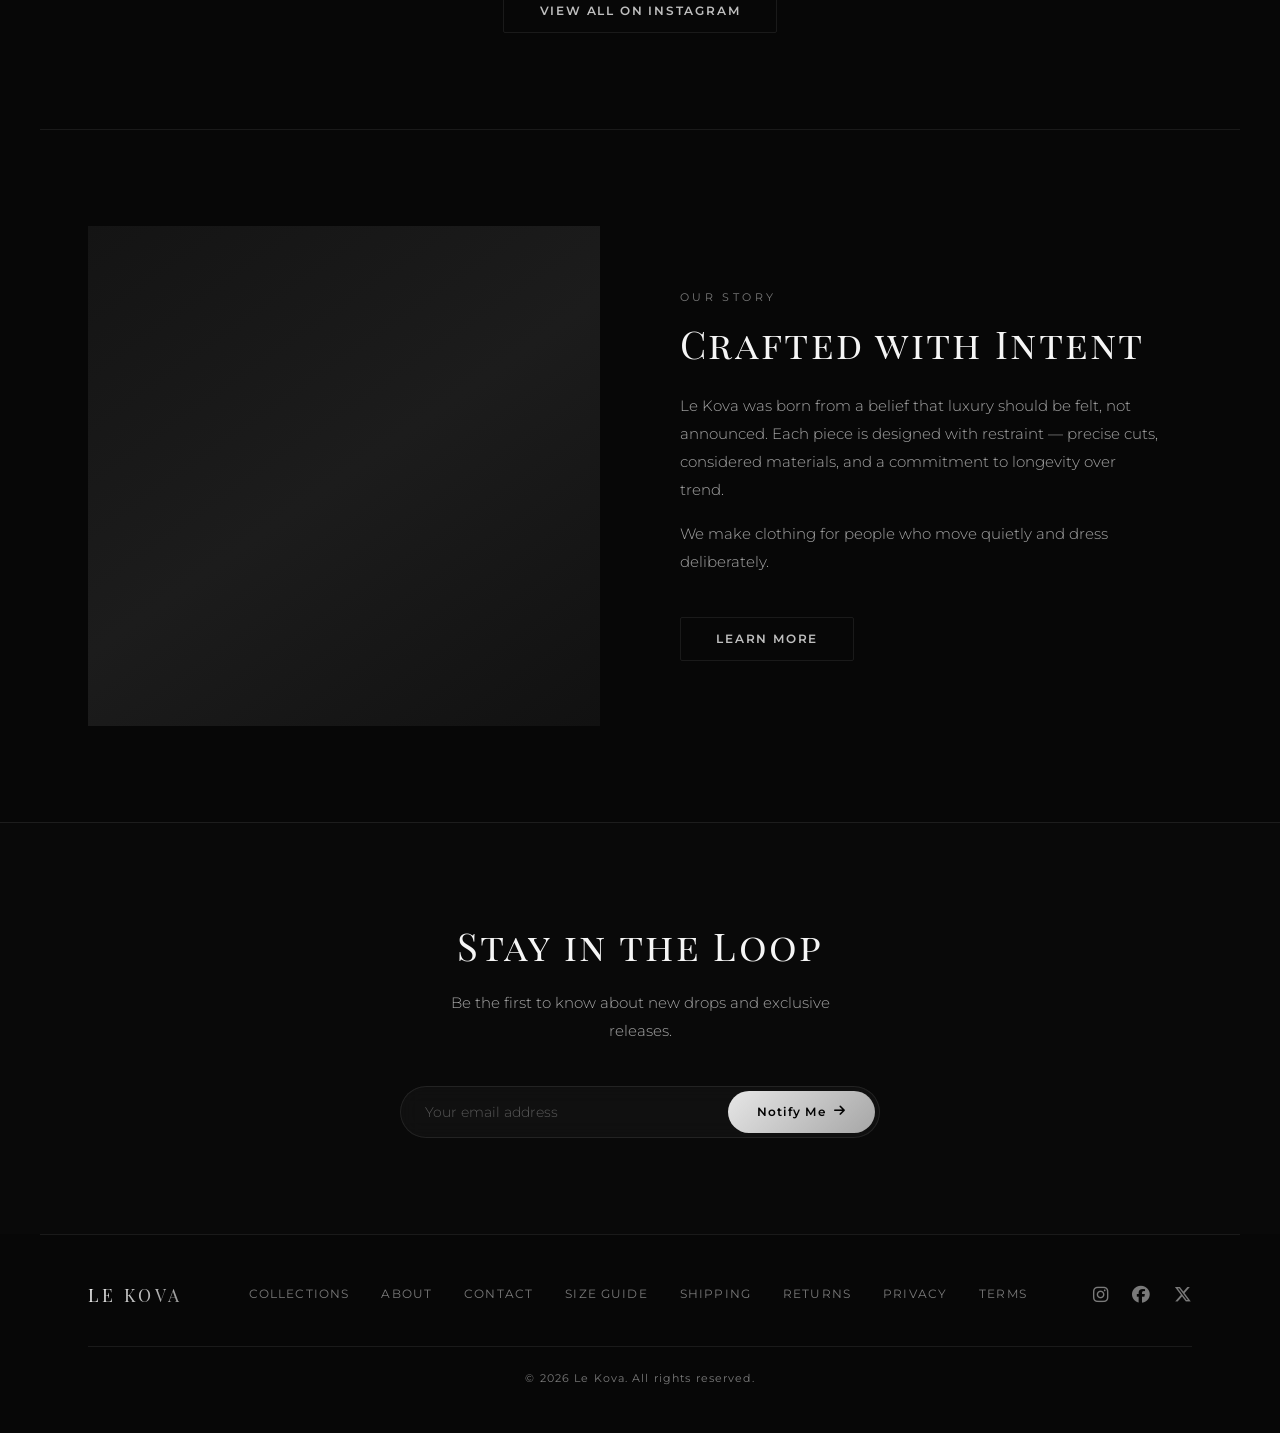
==== commit f170a0ad: "Add cookie consent banner with Google Consent Mode v2 - Analytics default to denied on every page un" ====
--- a/index.html
+++ b/index.html
@@ -6,6 +6,16 @@
     <script>
       window.dataLayer = window.dataLayer || [];
       function gtag(){dataLayer.push(arguments);}
+
+      // Consent Mode v2 — default everything to denied until the visitor chooses.
+      gtag('consent', 'default', {
+        'ad_storage': 'denied',
+        'ad_user_data': 'denied',
+        'ad_personalization': 'denied',
+        'analytics_storage': 'denied',
+        'wait_for_update': 500
+      });
+
       gtag('js', new Date());
       gtag('config', 'G-JYLKJXTPT1');
     </script>
--- a/style.css
+++ b/style.css
@@ -843,3 +843,91 @@
     justify-content: center;
     row-gap: 0.8rem;
 }
+
+/* ═══════════════════════════════════════════════════════════
+   COOKIE CONSENT BANNER
+   ═══════════════════════════════════════════════════════════ */
+.cookie-banner {
+    position: fixed;
+    bottom: 0;
+    left: 0;
+    right: 0;
+    z-index: 200;
+    background: rgba(7, 7, 7, 0.96);
+    border-top: 1px solid var(--glass-border);
+    backdrop-filter: blur(12px);
+    -webkit-backdrop-filter: blur(12px);
+    padding: 1.2rem 1.5rem;
+    display: flex;
+    align-items: center;
+    justify-content: center;
+    gap: 1.5rem;
+    flex-wrap: wrap;
+    transform: translateY(110%);
+    transition: transform 0.45s cubic-bezier(0.16, 1, 0.3, 1);
+}
+
+.cookie-banner.show { transform: translateY(0); }
+
+.cookie-text {
+    font-size: 0.8rem;
+    color: var(--text-secondary);
+    font-weight: 300;
+    line-height: 1.6;
+    max-width: 640px;
+}
+
+.cookie-text a {
+    color: var(--silver-light);
+    text-decoration: underline;
+    text-underline-offset: 2px;
+}
+
+.cookie-actions {
+    display: flex;
+    gap: 0.8rem;
+    flex-shrink: 0;
+}
+
+.cookie-btn {
+    font-family: 'Montserrat', sans-serif;
+    font-size: 0.72rem;
+    letter-spacing: 0.1em;
+    text-transform: uppercase;
+    padding: 0.7rem 1.5rem;
+    border-radius: 2px;
+    cursor: pointer;
+    border: 1px solid var(--glass-border);
+    transition: all 0.25s ease;
+    white-space: nowrap;
+}
+
+.cookie-btn.decline {
+    background: transparent;
+    color: var(--silver-mid);
+}
+.cookie-btn.decline:hover {
+    color: var(--text-primary);
+    border-color: rgba(255, 255, 255, 0.25);
+}
+
+.cookie-btn.accept {
+    background: linear-gradient(135deg, #e6e6e6 0%, #a6a6a6 100%);
+    color: var(--bg-darker);
+    border-color: transparent;
+    font-weight: 600;
+}
+.cookie-btn.accept:hover {
+    background: linear-gradient(135deg, #ffffff 0%, #bfbfbf 100%);
+}
+
+@media (max-width: 600px) {
+    .cookie-banner {
+        flex-direction: column;
+        gap: 1rem;
+        text-align: center;
+        padding: 1.2rem;
+    }
+    .cookie-actions { width: 100%; }
+    .cookie-btn { flex: 1; }
+}
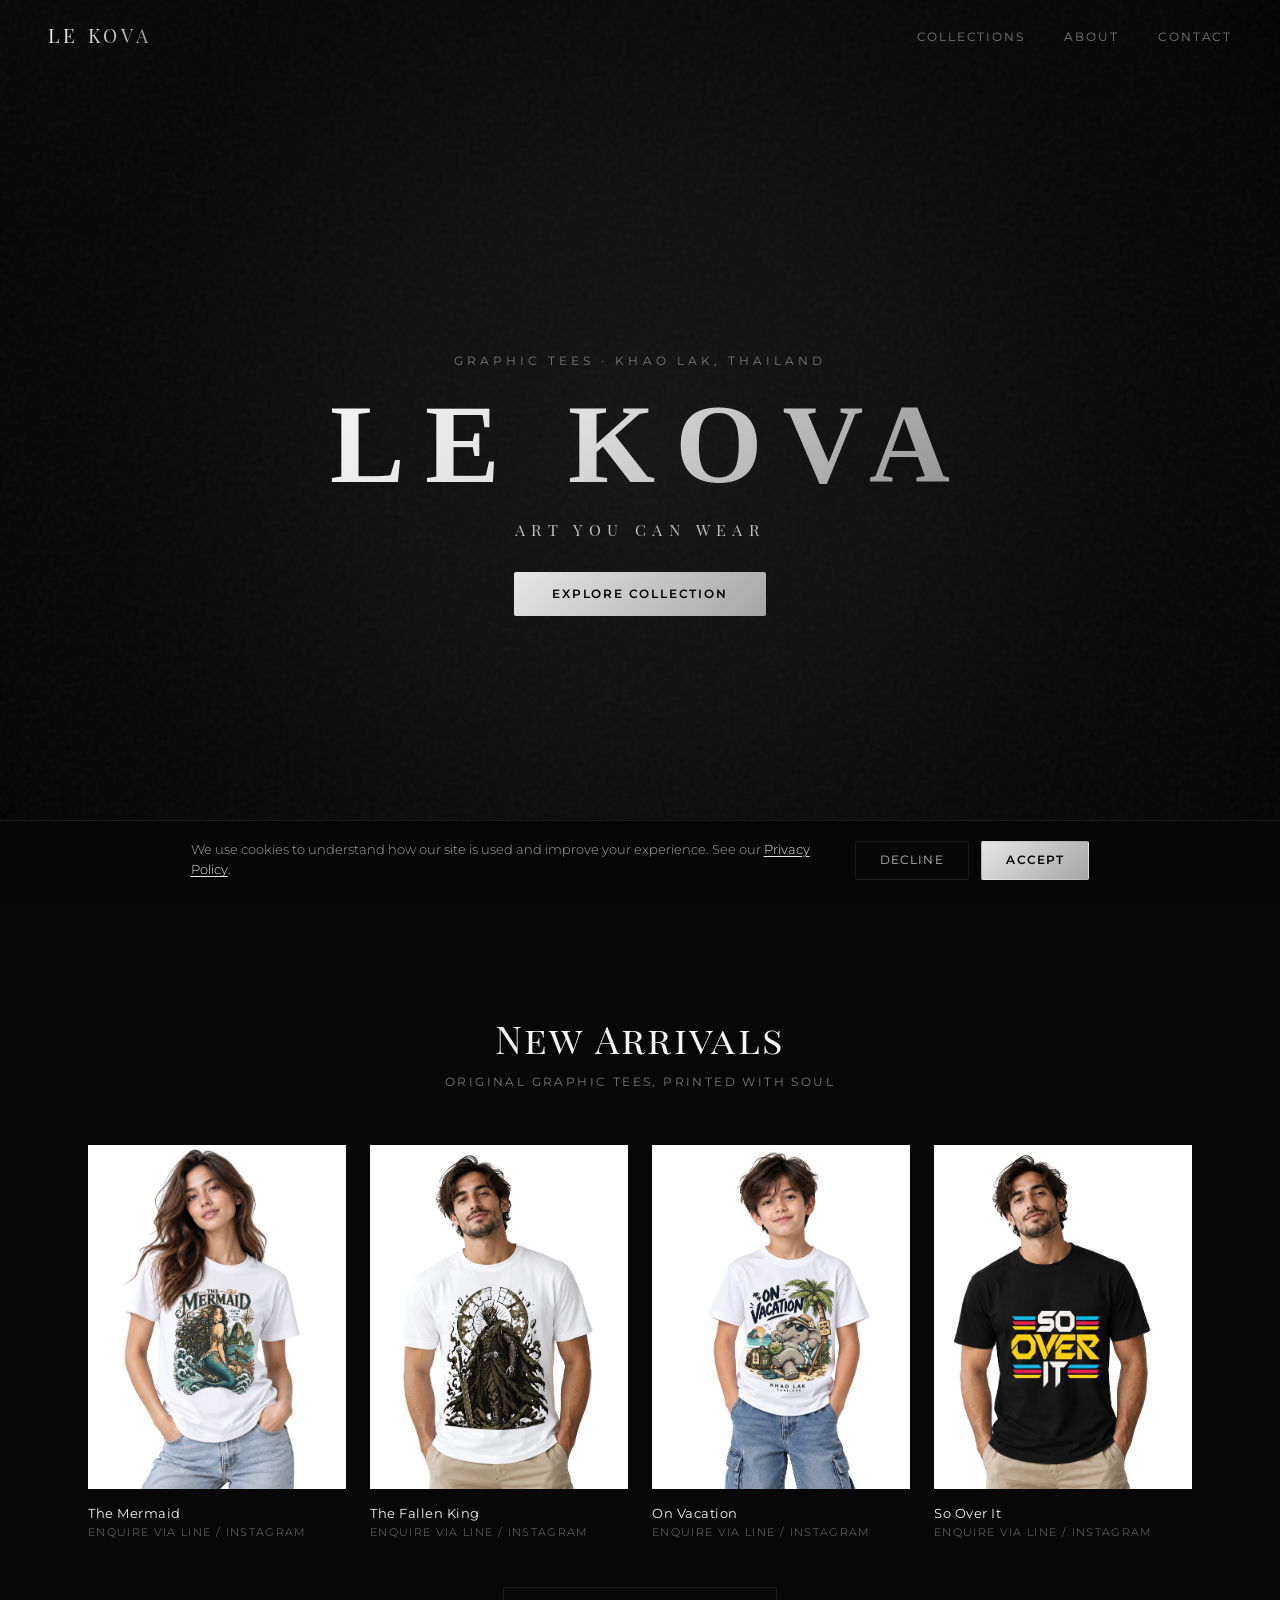
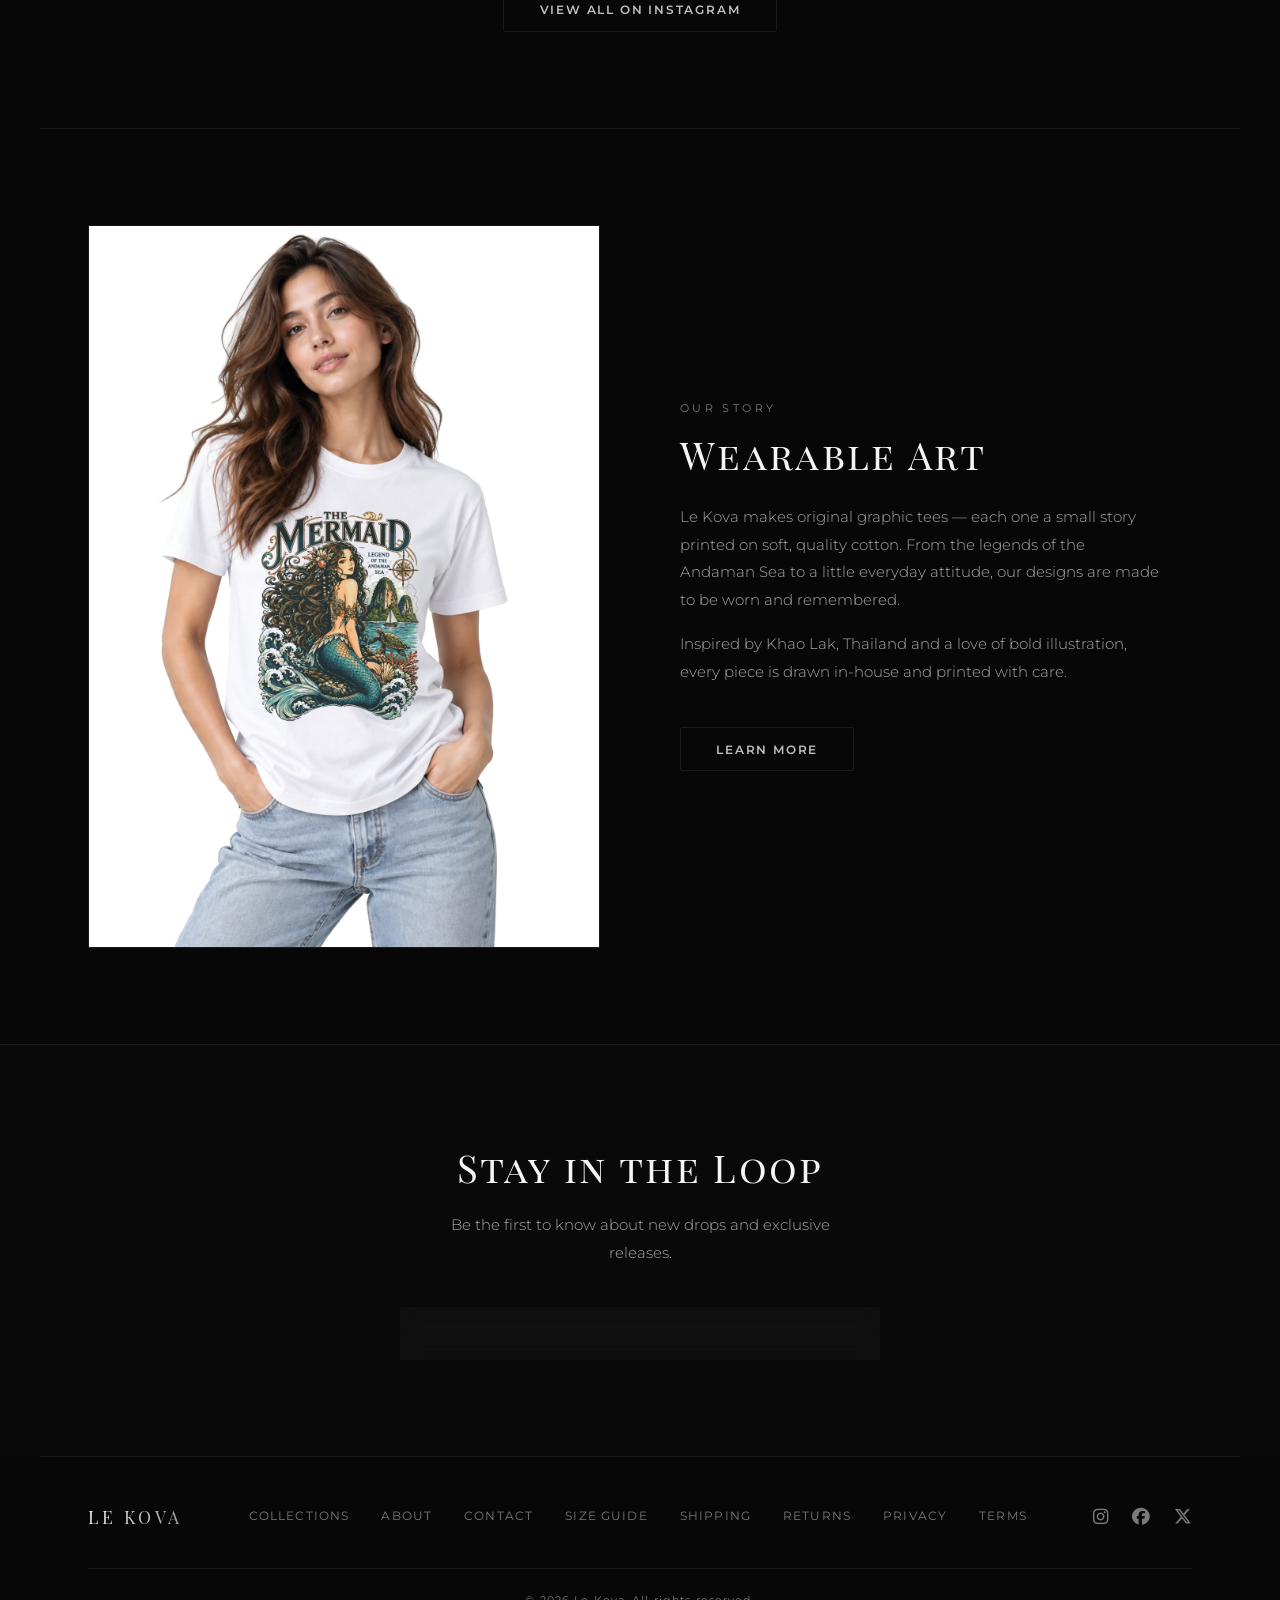
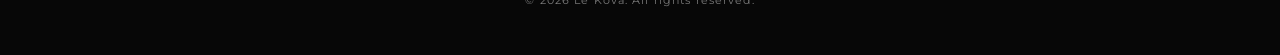
==== commit a614d943: "Add real product photos and reposition as a graphic-tee brand - Add 4 product images (WebP) in /imag" ====
--- a/index.html
+++ b/index.html
@@ -22,24 +22,24 @@
 
     <meta charset="UTF-8">
     <meta name="viewport" content="width=device-width, initial-scale=1.0">
-    <title>Le Kova | Luxury Clothing & Premium Streetwear</title>
-    <meta name="description" content="Le Kova — premium luxury clothing crafted with intent. Shop structured jackets, silk blouses, wide-leg trousers, and overcoats. A new era of quiet luxury.">
-    <meta name="keywords" content="luxury clothing, premium streetwear, le kova, designer jackets, luxury fashion, silk blouses, overcoats, quiet luxury">
+    <title>Le Kova | Original Graphic Tees Inspired by Thailand</title>
+    <meta name="description" content="Le Kova — original graphic tees inspired by the Andaman Sea, Khao Lak, and bold imagination. Statement art you can wear. Order via LINE or Instagram.">
+    <meta name="keywords" content="graphic tees, khao lak t-shirts, thailand t-shirts, andaman, statement tees, le kova, printed t-shirts, souvenir t-shirts, graphic t-shirt brand">
     <meta name="author" content="Le Kova">
     <link rel="canonical" href="https://www.lekova.net/">
 
     <!-- Open Graph (Facebook, Instagram, WhatsApp previews) -->
     <meta property="og:type" content="website">
     <meta property="og:url" content="https://www.lekova.net/">
-    <meta property="og:title" content="Le Kova | Luxury Clothing & Premium Streetwear">
-    <meta property="og:description" content="Premium luxury clothing crafted with intent. Structured jackets, silk blouses, wide-leg trousers and overcoats. A new era of quiet luxury.">
+    <meta property="og:title" content="Le Kova | Original Graphic Tees Inspired by Thailand">
+    <meta property="og:description" content="Original graphic tees inspired by the Andaman Sea, Khao Lak, and bold imagination. Statement art you can wear.">
     <meta property="og:image" content="https://www.lekova.net/favicon.png">
     <meta property="og:site_name" content="Le Kova">
 
     <!-- Twitter / X Card -->
     <meta name="twitter:card" content="summary_large_image">
-    <meta name="twitter:title" content="Le Kova | Luxury Clothing & Premium Streetwear">
-    <meta name="twitter:description" content="Premium luxury clothing crafted with intent. A new era of quiet luxury.">
+    <meta name="twitter:title" content="Le Kova | Original Graphic Tees Inspired by Thailand">
+    <meta name="twitter:description" content="Original graphic tees inspired by the Andaman Sea, Khao Lak, and bold imagination.">
     <meta name="twitter:image" content="https://www.lekova.net/favicon.png">
 
     <!-- Schema.org Structured Data -->
@@ -50,7 +50,7 @@
       "name": "Le Kova",
       "url": "https://www.lekova.net",
       "logo": "https://www.lekova.net/favicon.png",
-      "description": "Premium luxury clothing crafted with intent. A new era of quiet luxury.",
+      "description": "Original graphic tees inspired by the Andaman Sea, Khao Lak, and bold imagination. Statement art you can wear.",
       "sameAs": [
         "https://www.instagram.com/lekovaofficial/",
         "https://www.facebook.com/lekovaofficial",
@@ -100,9 +100,9 @@
     <!-- Hero -->
     <section class="hero" id="home">
         <div class="hero-content">
-            <p class="hero-eyebrow">SS 2026 Collection</p>
+            <p class="hero-eyebrow">Graphic Tees · Khao Lak, Thailand</p>
             <h1 class="brand-name">LE KOVA</h1>
-            <p class="hero-tagline">A New Era of Luxury</p>
+            <p class="hero-tagline">Art You Can Wear</p>
             <a href="#collections" class="btn-primary">Explore Collection</a>
         </div>
     </section>
@@ -111,47 +111,43 @@
     <section class="section collections-section" id="collections">
         <div class="section-header">
             <h2 class="section-title">New Arrivals</h2>
-            <p class="section-sub">Curated for the discerning few</p>
+            <p class="section-sub">Original graphic tees, printed with soul</p>
         </div>
         <div class="products-grid">
             <div class="product-card">
                 <div class="product-img">
-                    <div class="img-placeholder" role="img" aria-label="The Onyx Jacket by Le Kova"></div>
-                    <a href="#" class="quick-view">Quick View</a>
-                </div>
-                <div class="product-info">
-                    <h3 class="product-name">The Onyx Jacket</h3>
-                    <p class="product-price">$420</p>
-                </div>
-            </div>
-            <div class="product-card">
-                <div class="product-img">
-                    <div class="img-placeholder" role="img" aria-label="Slate Wide-Leg Trouser by Le Kova"></div>
-                    <a href="#" class="quick-view">Quick View</a>
-                </div>
-                <div class="product-info">
-                    <h3 class="product-name">Slate Wide-Leg Trouser</h3>
-                    <p class="product-price">$280</p>
-                </div>
-            </div>
-            <div class="product-card">
-                <div class="product-img">
-                    <div class="img-placeholder" role="img" aria-label="Ivory Silk Blouse by Le Kova"></div>
-                    <a href="#" class="quick-view">Quick View</a>
-                </div>
-                <div class="product-info">
-                    <h3 class="product-name">Ivory Silk Blouse</h3>
-                    <p class="product-price">$195</p>
-                </div>
-            </div>
-            <div class="product-card">
-                <div class="product-img">
-                    <div class="img-placeholder" role="img" aria-label="The Kova Overcoat by Le Kova"></div>
-                    <a href="#" class="quick-view">Quick View</a>
-                </div>
-                <div class="product-info">
-                    <h3 class="product-name">The Kova Overcoat</h3>
-                    <p class="product-price">$680</p>
+                    <img class="product-photo" src="/images/mermaid-andaman.webp" alt="The Mermaid — Legend of the Andaman Sea graphic tee by Le Kova" loading="lazy" width="1290" height="1816">
+                </div>
+                <div class="product-info">
+                    <h3 class="product-name">The Mermaid</h3>
+                    <p class="product-enquire">Enquire via LINE / Instagram</p>
+                </div>
+            </div>
+            <div class="product-card">
+                <div class="product-img">
+                    <img class="product-photo" src="/images/fallen-king.webp" alt="The Fallen King dark fantasy graphic tee by Le Kova" loading="lazy" width="1290" height="1816">
+                </div>
+                <div class="product-info">
+                    <h3 class="product-name">The Fallen King</h3>
+                    <p class="product-enquire">Enquire via LINE / Instagram</p>
+                </div>
+            </div>
+            <div class="product-card">
+                <div class="product-img">
+                    <img class="product-photo" src="/images/khao-lak-vacation.webp" alt="On Vacation — Khao Lak, Thailand kids graphic tee by Le Kova" loading="lazy" width="1290" height="1816">
+                </div>
+                <div class="product-info">
+                    <h3 class="product-name">On Vacation</h3>
+                    <p class="product-enquire">Enquire via LINE / Instagram</p>
+                </div>
+            </div>
+            <div class="product-card">
+                <div class="product-img">
+                    <img class="product-photo" src="/images/so-over-it.webp" alt="So Over It retro slogan graphic tee by Le Kova" loading="lazy" width="1290" height="1816">
+                </div>
+                <div class="product-info">
+                    <h3 class="product-name">So Over It</h3>
+                    <p class="product-enquire">Enquire via LINE / Instagram</p>
                 </div>
             </div>
         </div>
@@ -164,18 +160,19 @@
     <section class="section about-section" id="about">
         <div class="about-grid">
             <div class="about-image">
-                <div class="img-placeholder tall"></div>
+                <img class="about-photo" src="/images/mermaid-andaman.webp" alt="The Mermaid — Legend of the Andaman Sea graphic tee by Le Kova" loading="lazy" width="1290" height="1816">
             </div>
             <div class="about-text">
                 <p class="section-eyebrow">Our Story</p>
-                <h2 class="section-title">Crafted with Intent</h2>
+                <h2 class="section-title">Wearable Art</h2>
                 <p class="body-text">
-                    Le Kova was born from a belief that luxury should be felt, not announced.
-                    Each piece is designed with restraint — precise cuts, considered materials,
-                    and a commitment to longevity over trend.
+                    Le Kova makes original graphic tees — each one a small story printed on soft,
+                    quality cotton. From the legends of the Andaman Sea to a little everyday attitude,
+                    our designs are made to be worn and remembered.
                 </p>
                 <p class="body-text">
-                    We make clothing for people who move quietly and dress deliberately.
+                    Inspired by Khao Lak, Thailand and a love of bold illustration, every piece is
+                    drawn in-house and printed with care.
                 </p>
                 <a href="/about/" class="btn-outline about-btn">Learn More</a>
             </div>
--- a/style.css
+++ b/style.css
@@ -289,7 +289,37 @@
 }
 
 .product-card {
-    cursor: pointer;
+    cursor: default;
+}
+
+/* Real product photos */
+.product-photo {
+    width: 100%;
+    height: 100%;
+    object-fit: cover;
+    object-position: center top;
+    display: block;
+    transition: transform 0.5s ease;
+}
+.product-card:hover .product-photo {
+    transform: scale(1.04);
+}
+
+/* "Enquire" line in place of a price */
+.product-enquire {
+    font-size: 0.7rem;
+    letter-spacing: 0.12em;
+    text-transform: uppercase;
+    color: var(--silver-dark);
+    font-weight: 300;
+}
+
+/* About section photo */
+.about-photo {
+    width: 100%;
+    height: auto;
+    display: block;
+    border: 1px solid var(--glass-border);
 }
 
 .product-img {
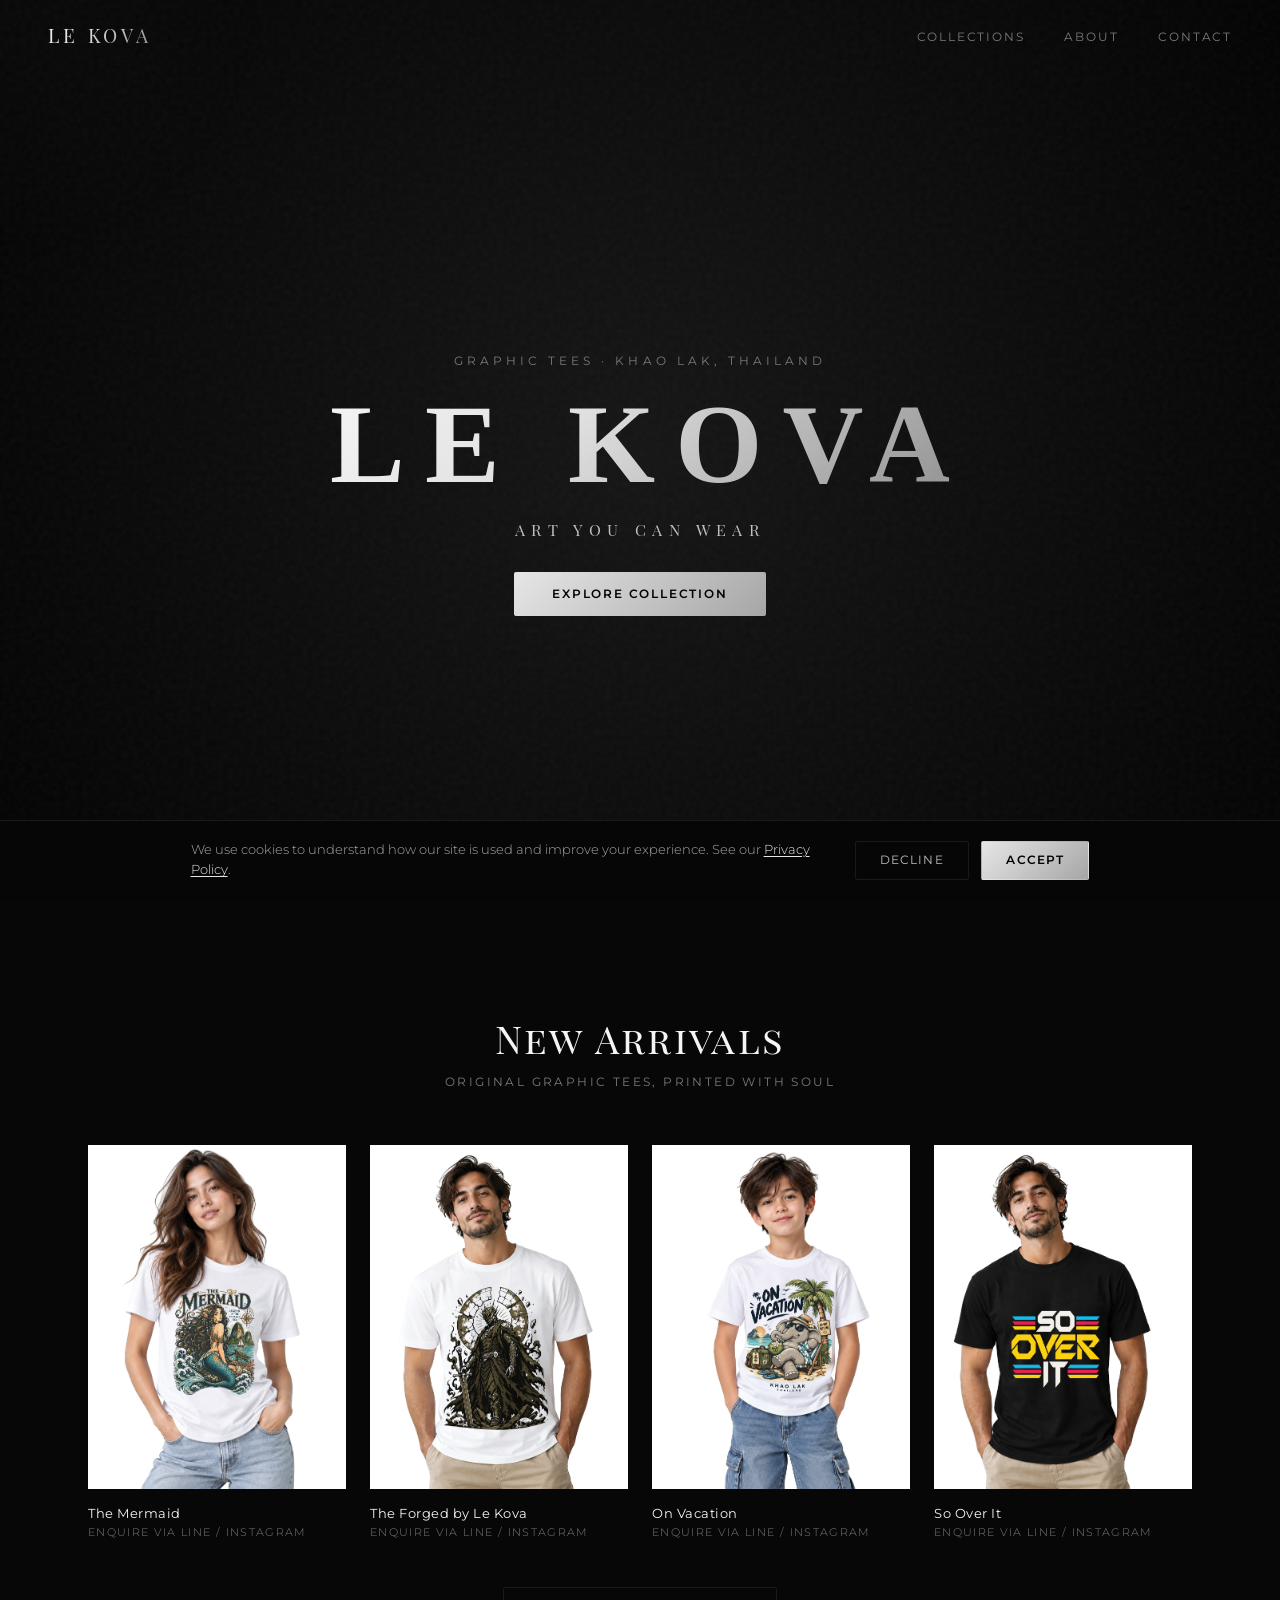
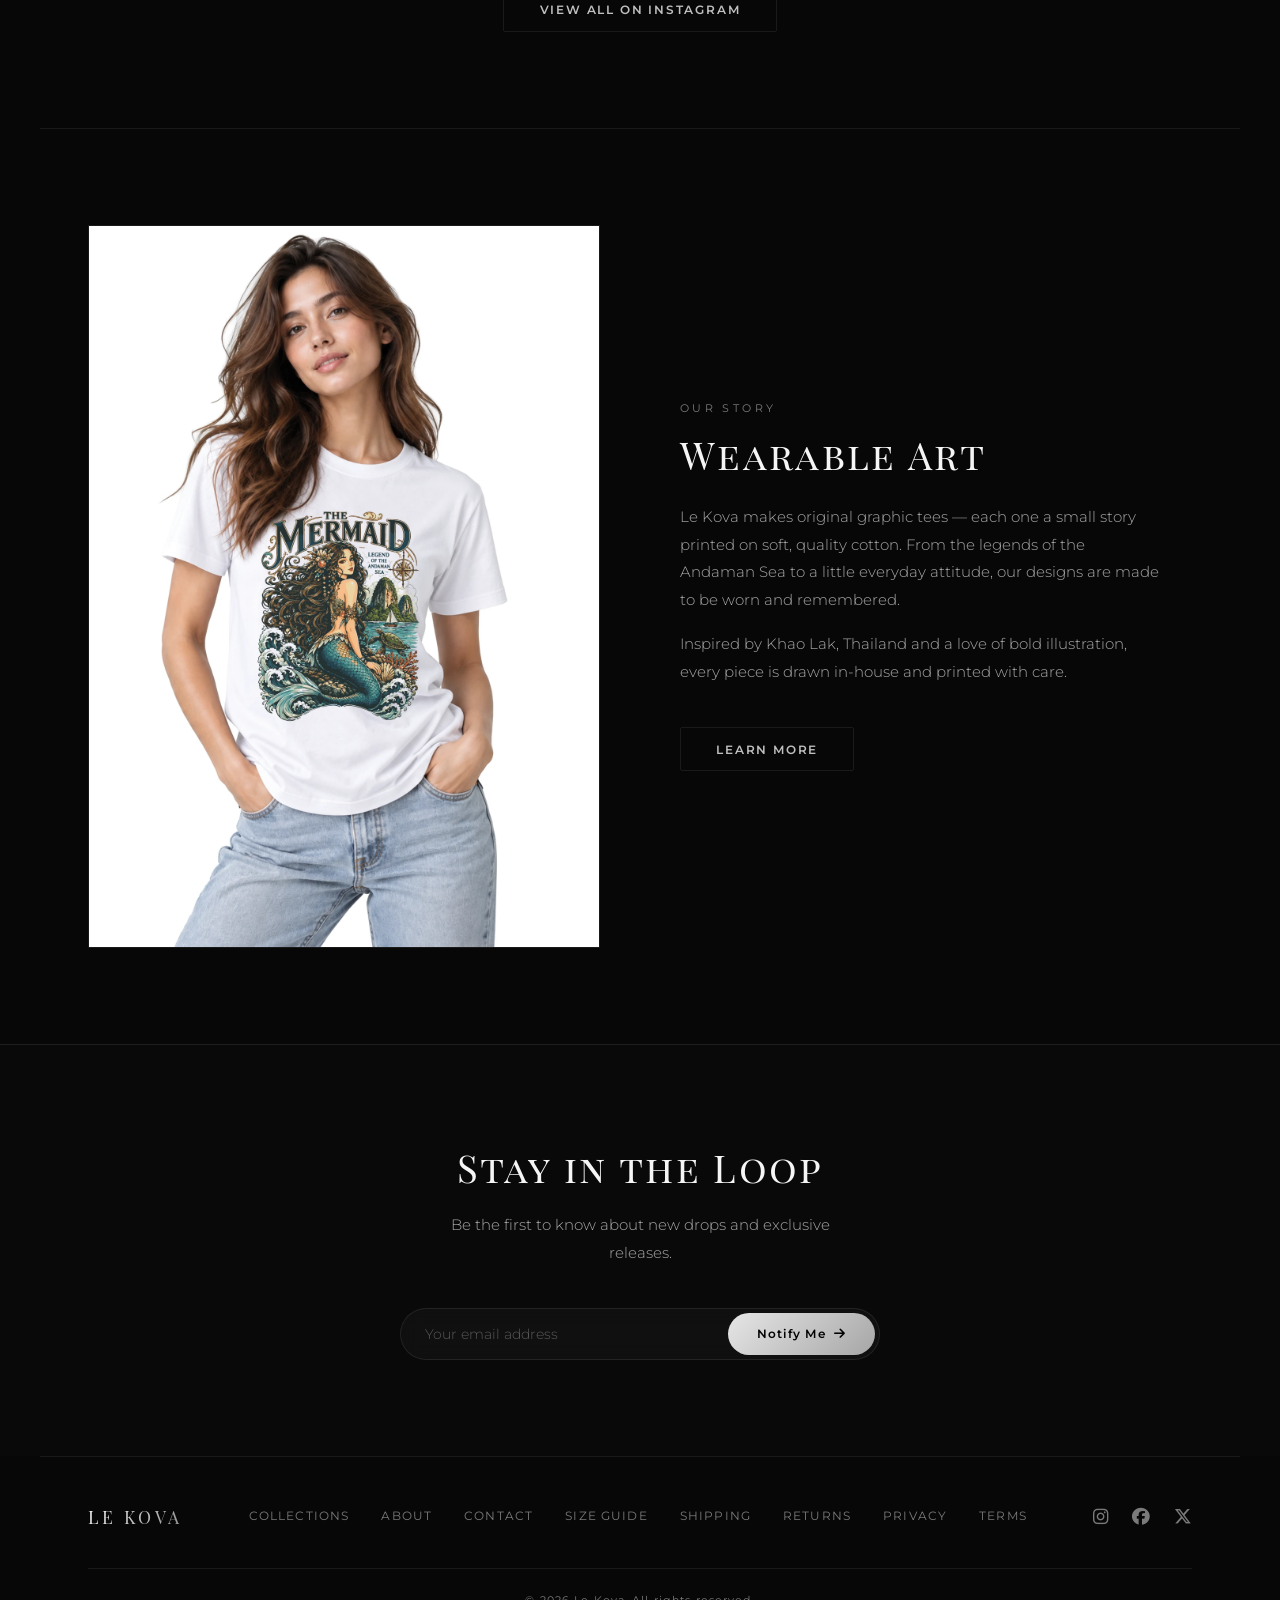
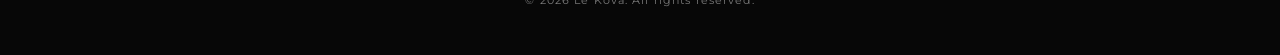
==== commit 5dbe3846: "Rename product "The Fallen King" to "The Forged by Le Kova" Co-Authored-By: Claude Opus 4.8 <noreply" ====
--- a/index.html
+++ b/index.html
@@ -125,10 +125,10 @@
             </div>
             <div class="product-card">
                 <div class="product-img">
-                    <img class="product-photo" src="/images/fallen-king.webp" alt="The Fallen King dark fantasy graphic tee by Le Kova" loading="lazy" width="1290" height="1816">
-                </div>
-                <div class="product-info">
-                    <h3 class="product-name">The Fallen King</h3>
+                    <img class="product-photo" src="/images/fallen-king.webp" alt="The Forged dark fantasy graphic tee by Le Kova" loading="lazy" width="1290" height="1816">
+                </div>
+                <div class="product-info">
+                    <h3 class="product-name">The Forged by Le Kova</h3>
                     <p class="product-enquire">Enquire via LINE / Instagram</p>
                 </div>
             </div>
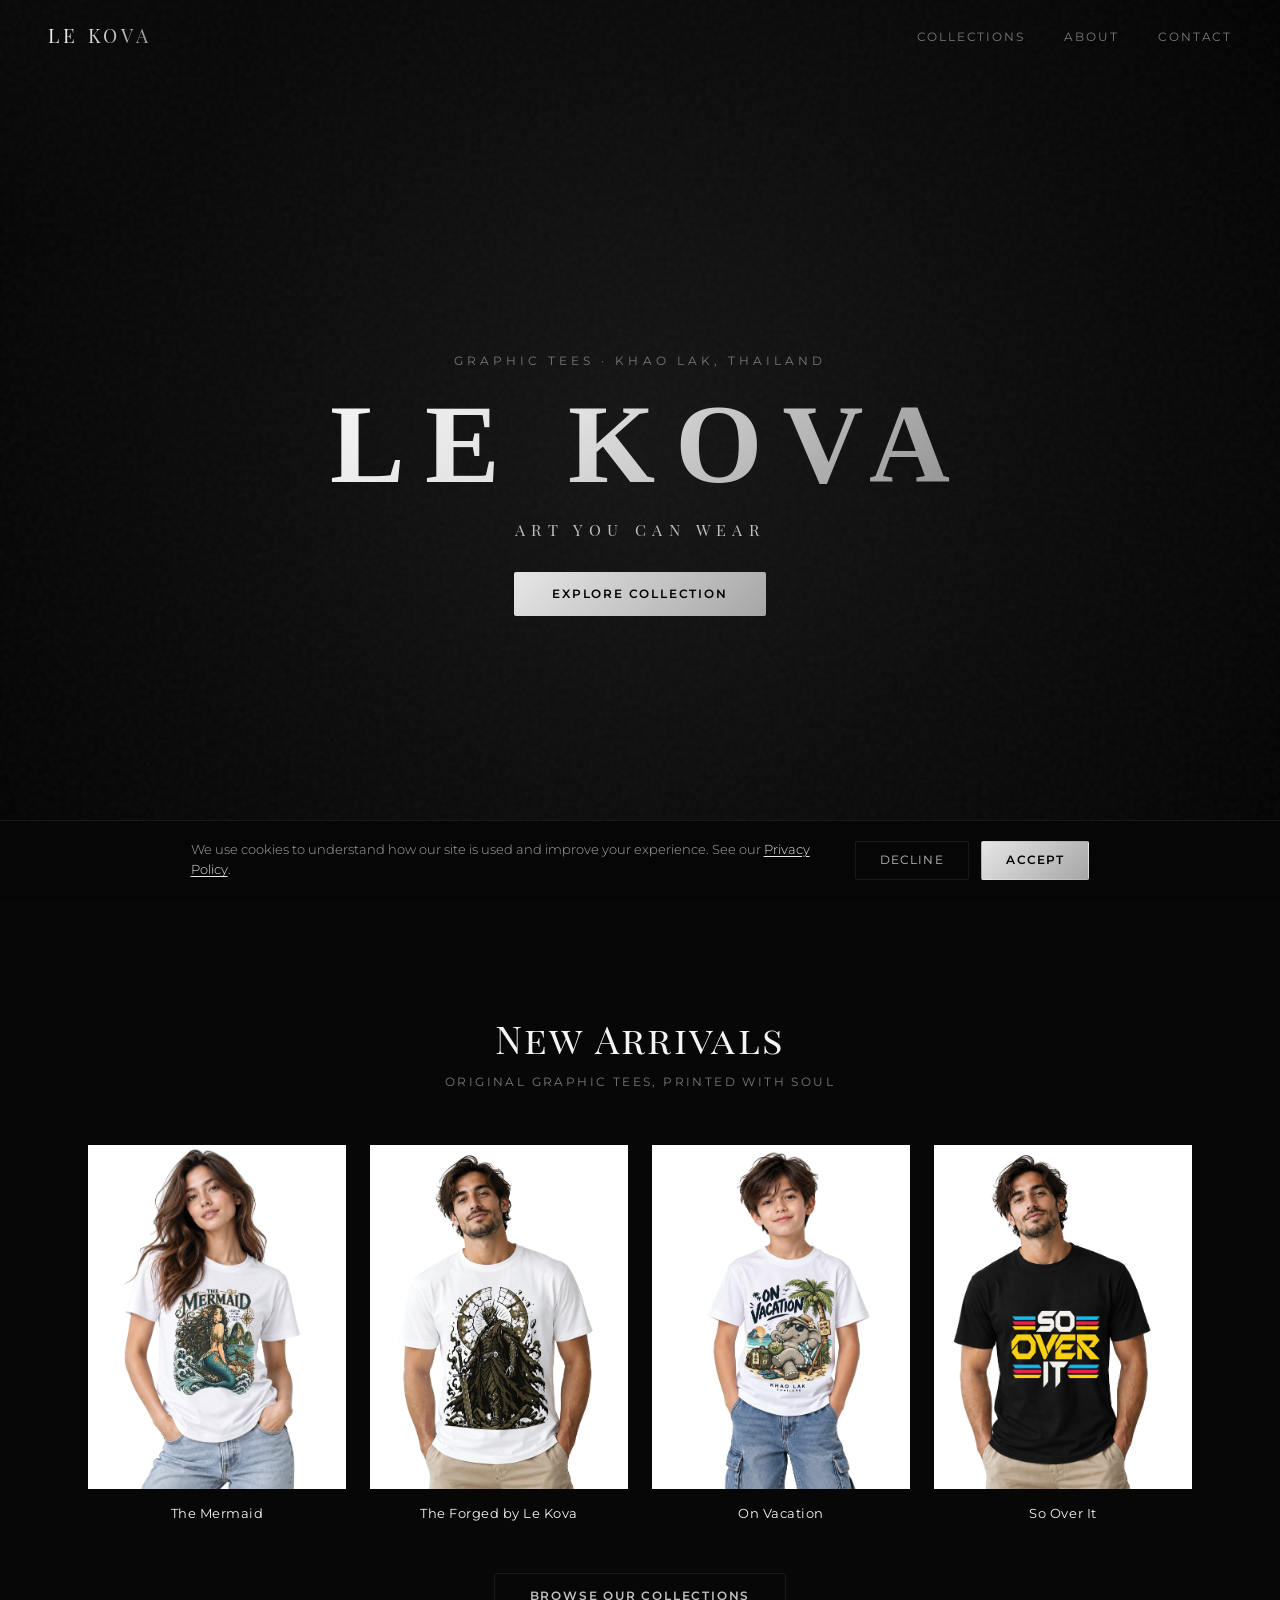
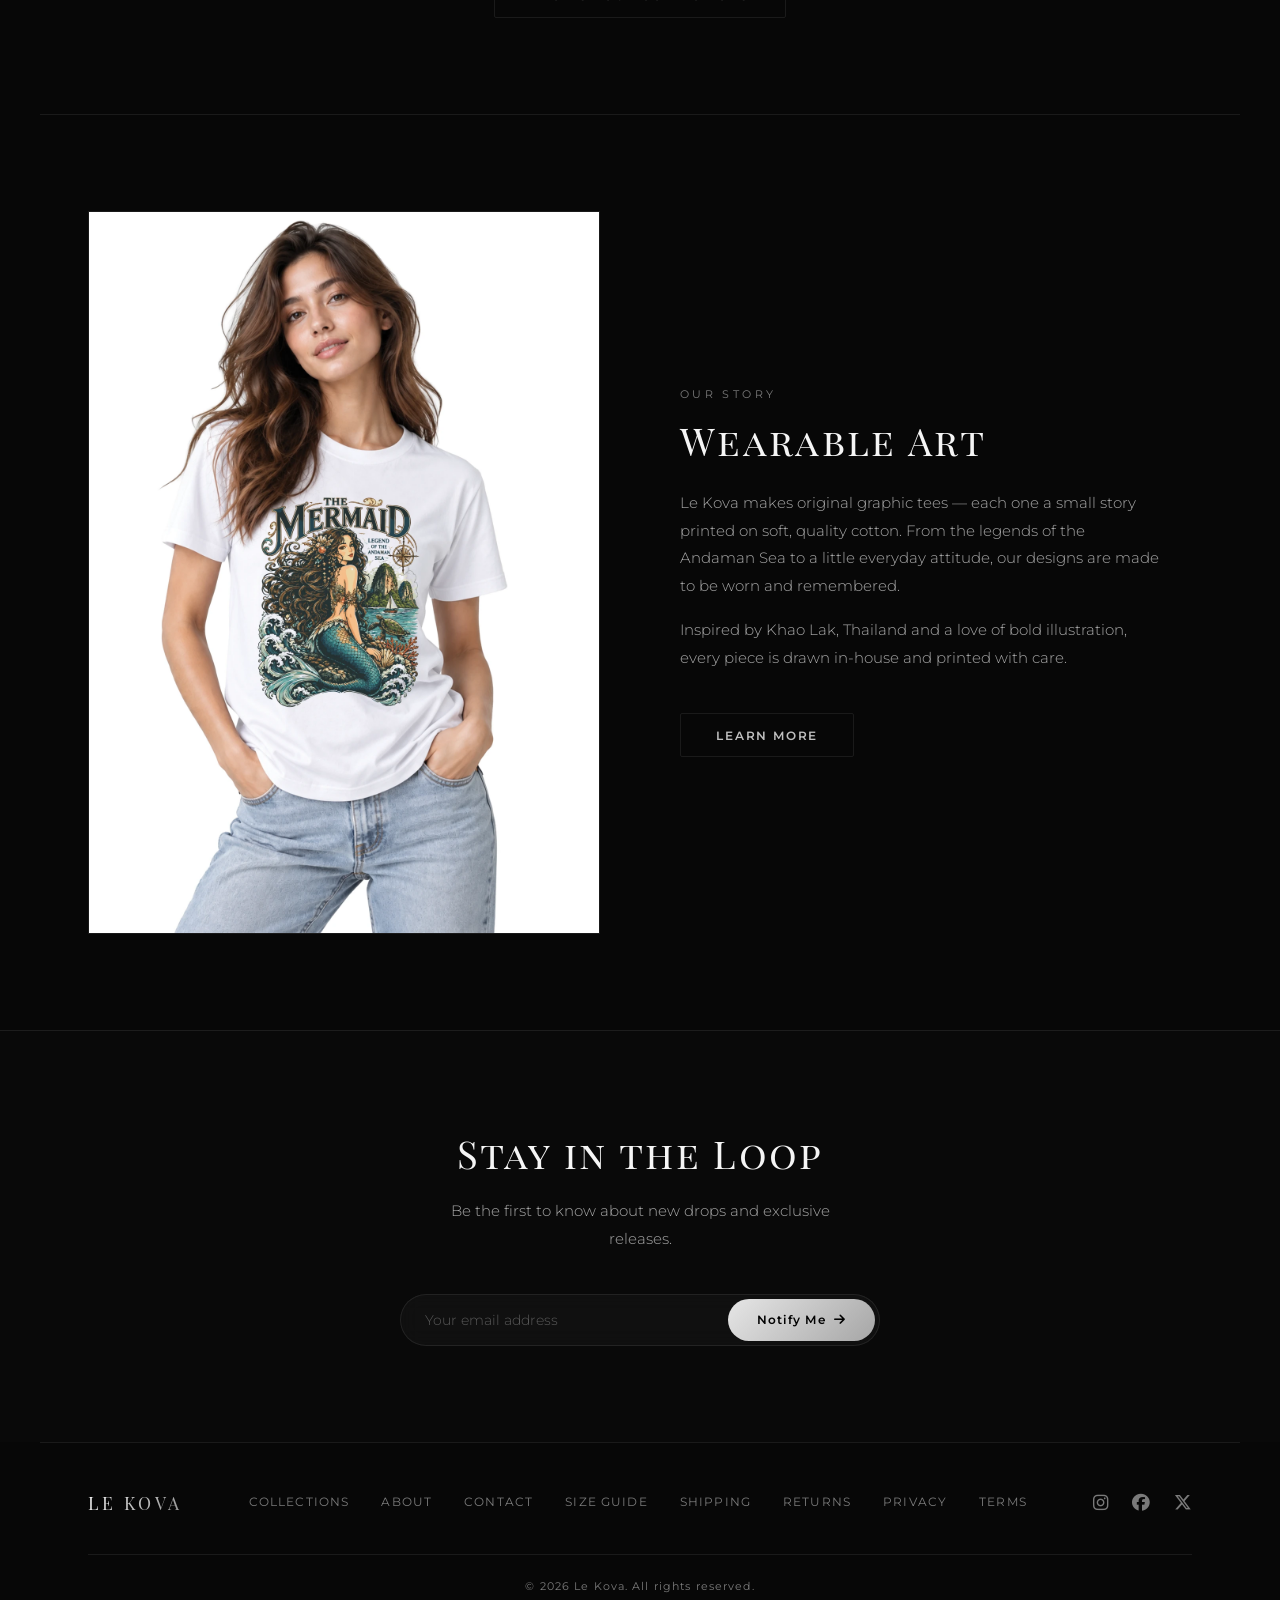
==== commit 713287c5: "Center product names, remove enquire line, update CTA wording - Center the product name under each c" ====
--- a/index.html
+++ b/index.html
@@ -120,7 +120,6 @@
                 </div>
                 <div class="product-info">
                     <h3 class="product-name">The Mermaid</h3>
-                    <p class="product-enquire">Enquire via LINE / Instagram</p>
                 </div>
             </div>
             <div class="product-card">
@@ -129,7 +128,6 @@
                 </div>
                 <div class="product-info">
                     <h3 class="product-name">The Forged by Le Kova</h3>
-                    <p class="product-enquire">Enquire via LINE / Instagram</p>
                 </div>
             </div>
             <div class="product-card">
@@ -138,7 +136,6 @@
                 </div>
                 <div class="product-info">
                     <h3 class="product-name">On Vacation</h3>
-                    <p class="product-enquire">Enquire via LINE / Instagram</p>
                 </div>
             </div>
             <div class="product-card">
@@ -147,12 +144,11 @@
                 </div>
                 <div class="product-info">
                     <h3 class="product-name">So Over It</h3>
-                    <p class="product-enquire">Enquire via LINE / Instagram</p>
                 </div>
             </div>
         </div>
         <div class="section-cta">
-            <a href="https://www.instagram.com/lekovaofficial/" target="_blank" rel="noopener" class="btn-outline">View All on Instagram</a>
+            <a href="https://www.instagram.com/lekovaofficial/" target="_blank" rel="noopener" class="btn-outline">Browse Our Collections</a>
         </div>
     </section>
 
--- a/style.css
+++ b/style.css
@@ -305,15 +305,6 @@
     transform: scale(1.04);
 }
 
-/* "Enquire" line in place of a price */
-.product-enquire {
-    font-size: 0.7rem;
-    letter-spacing: 0.12em;
-    text-transform: uppercase;
-    color: var(--silver-dark);
-    font-weight: 300;
-}
-
 /* About section photo */
 .about-photo {
     width: 100%;
@@ -370,6 +361,7 @@
     letter-spacing: 0.04em;
     color: var(--text-primary);
     margin-bottom: 0.3rem;
+    text-align: center;
 }
 
 .product-price {
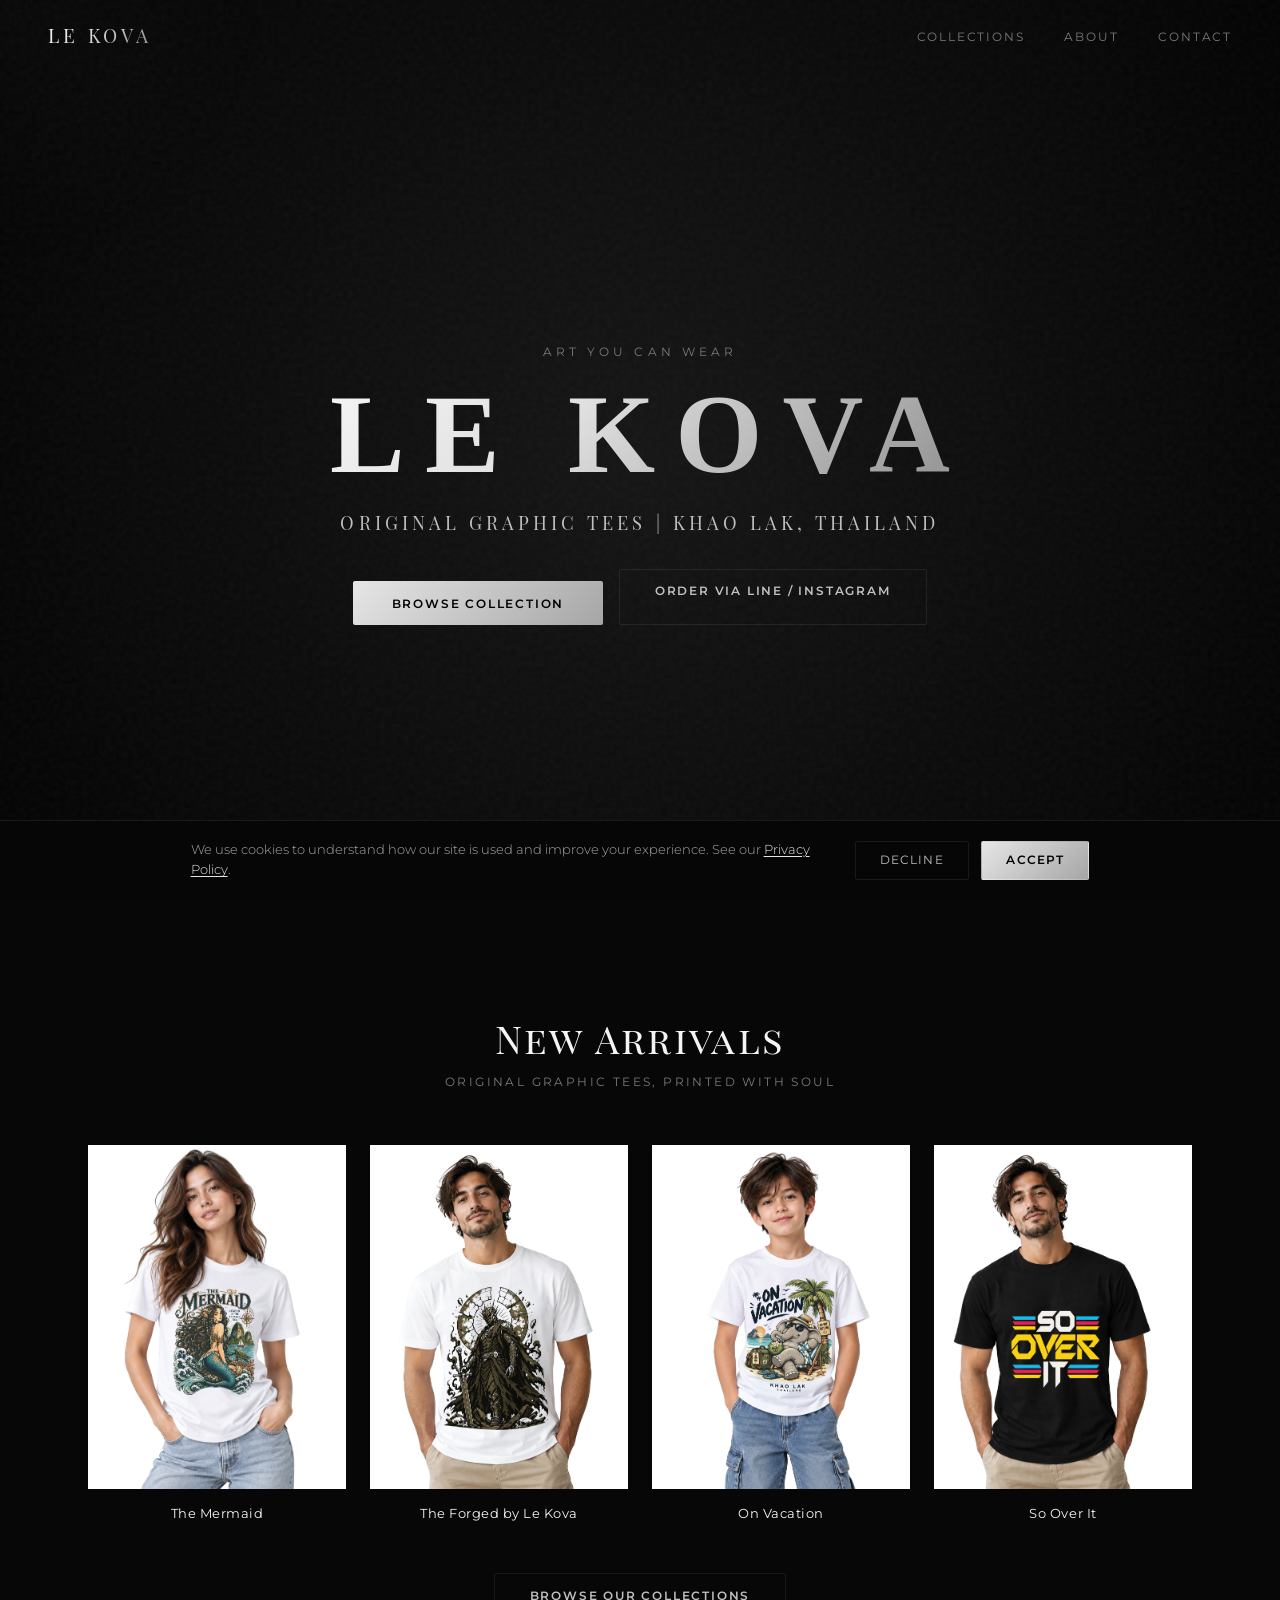
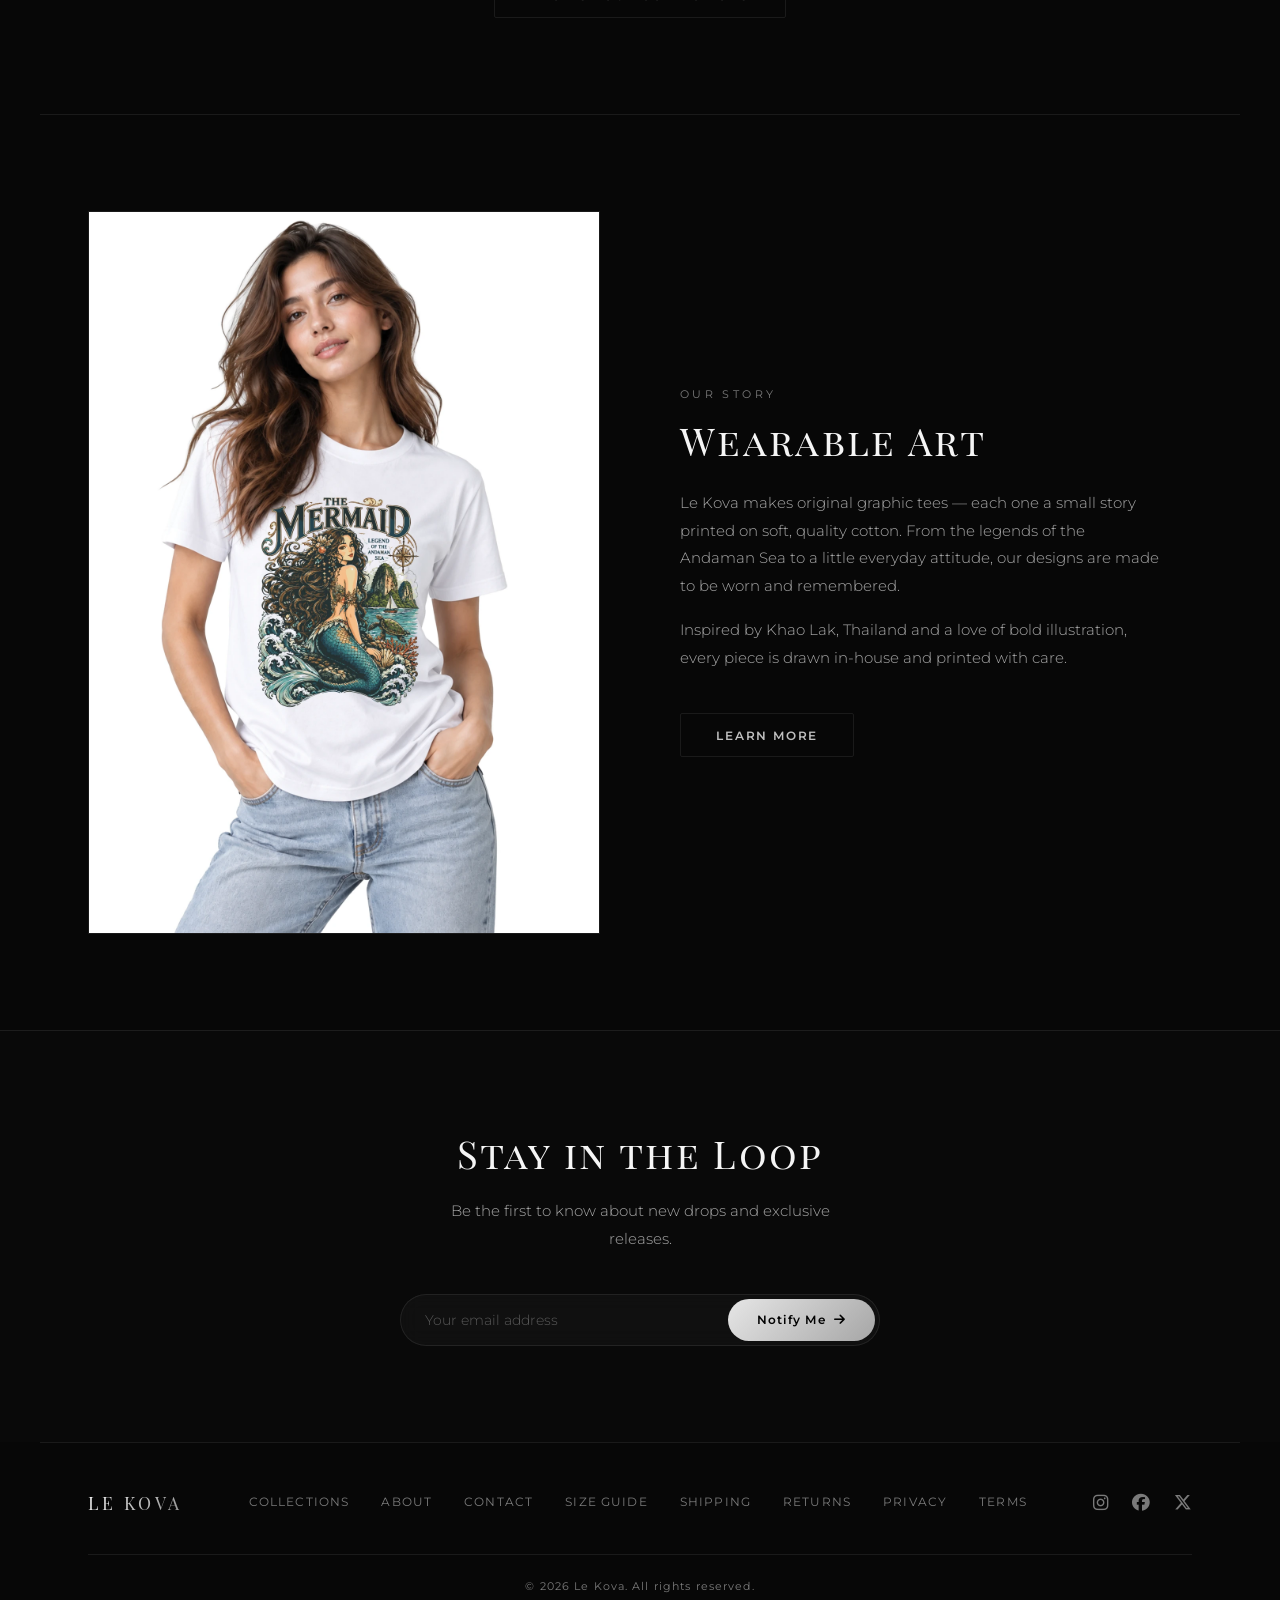
==== commit ffab386f: "Add product pages, SEO H1, and finalize About copy Homepage: - New SEO H1 "Original Graphic Tees | K" ====
--- a/index.html
+++ b/index.html
@@ -100,10 +100,13 @@
     <!-- Hero -->
     <section class="hero" id="home">
         <div class="hero-content">
-            <p class="hero-eyebrow">Graphic Tees · Khao Lak, Thailand</p>
-            <h1 class="brand-name">LE KOVA</h1>
-            <p class="hero-tagline">Art You Can Wear</p>
-            <a href="#collections" class="btn-primary">Explore Collection</a>
+            <p class="hero-eyebrow">Art You Can Wear</p>
+            <div class="brand-name" role="img" aria-label="Le Kova">LE KOVA</div>
+            <h1 class="hero-h1">Original Graphic Tees | Khao Lak, Thailand</h1>
+            <div class="hero-ctas">
+                <a href="#collections" class="btn-primary">Browse Collection</a>
+                <a href="/contact/" class="btn-outline">Order via LINE / Instagram</a>
+            </div>
         </div>
     </section>
 
@@ -114,38 +117,38 @@
             <p class="section-sub">Original graphic tees, printed with soul</p>
         </div>
         <div class="products-grid">
-            <div class="product-card">
-                <div class="product-img">
-                    <img class="product-photo" src="/images/mermaid-andaman.webp" alt="The Mermaid — Legend of the Andaman Sea graphic tee by Le Kova" loading="lazy" width="1290" height="1816">
+            <a class="product-card" href="/products/the-mermaid/">
+                <div class="product-img">
+                    <img class="product-photo" src="/images/mermaid-andaman.webp" alt="Mermaid graphic tee inspired by the Andaman Sea, by Le Kova" loading="lazy" width="1290" height="1816">
                 </div>
                 <div class="product-info">
                     <h3 class="product-name">The Mermaid</h3>
                 </div>
-            </div>
-            <div class="product-card">
-                <div class="product-img">
-                    <img class="product-photo" src="/images/fallen-king.webp" alt="The Forged dark fantasy graphic tee by Le Kova" loading="lazy" width="1290" height="1816">
+            </a>
+            <a class="product-card" href="/products/the-forged/">
+                <div class="product-img">
+                    <img class="product-photo" src="/images/fallen-king.webp" alt="The Forged dark fantasy warrior graphic tee by Le Kova" loading="lazy" width="1290" height="1816">
                 </div>
                 <div class="product-info">
                     <h3 class="product-name">The Forged by Le Kova</h3>
                 </div>
-            </div>
-            <div class="product-card">
-                <div class="product-img">
-                    <img class="product-photo" src="/images/khao-lak-vacation.webp" alt="On Vacation — Khao Lak, Thailand kids graphic tee by Le Kova" loading="lazy" width="1290" height="1816">
+            </a>
+            <a class="product-card" href="/products/on-vacation/">
+                <div class="product-img">
+                    <img class="product-photo" src="/images/khao-lak-vacation.webp" alt="On Vacation Khao Lak Thailand elephant graphic tee by Le Kova" loading="lazy" width="1290" height="1816">
                 </div>
                 <div class="product-info">
                     <h3 class="product-name">On Vacation</h3>
                 </div>
-            </div>
-            <div class="product-card">
+            </a>
+            <a class="product-card" href="/products/so-over-it/">
                 <div class="product-img">
                     <img class="product-photo" src="/images/so-over-it.webp" alt="So Over It retro slogan graphic tee by Le Kova" loading="lazy" width="1290" height="1816">
                 </div>
                 <div class="product-info">
                     <h3 class="product-name">So Over It</h3>
                 </div>
-            </div>
+            </a>
         </div>
         <div class="section-cta">
             <a href="https://www.instagram.com/lekovaofficial/" target="_blank" rel="noopener" class="btn-outline">Browse Our Collections</a>
--- a/style.css
+++ b/style.css
@@ -186,6 +186,27 @@
     text-transform: uppercase;
 }
 
+/* Hero descriptive H1 (SEO) under the LE KOVA wordmark */
+.hero-h1 {
+    font-family: 'Playfair Display SC', serif;
+    font-size: clamp(0.85rem, 2.2vw, 1.15rem);
+    letter-spacing: 0.22em;
+    color: var(--silver-mid);
+    font-weight: 400;
+    text-transform: uppercase;
+    line-height: 1.5;
+    max-width: 90vw;
+}
+
+/* Hero call-to-action row */
+.hero-ctas {
+    display: flex;
+    gap: 1rem;
+    flex-wrap: wrap;
+    justify-content: center;
+    margin-top: 0.8rem;
+}
+
 /* ─── Buttons ─── */
 .btn-primary {
     margin-top: 0.8rem;
@@ -289,7 +310,10 @@
 }
 
 .product-card {
-    cursor: default;
+    cursor: pointer;
+    display: block;
+    text-decoration: none;
+    color: inherit;
 }
 
 /* Real product photos */
@@ -953,3 +977,80 @@
     .cookie-actions { width: 100%; }
     .cookie-btn { flex: 1; }
 }
+
+/* ═══════════════════════════════════════════════════════════
+   PRODUCT PAGES
+   ═══════════════════════════════════════════════════════════ */
+.product-page-grid {
+    display: grid;
+    grid-template-columns: 1fr 1fr;
+    gap: 3.5rem;
+    align-items: start;
+    margin-bottom: 2rem;
+}
+
+.product-page-img img {
+    width: 100%;
+    height: auto;
+    display: block;
+    border: 1px solid var(--glass-border);
+    background: #fff;
+}
+
+.product-page-details .page-eyebrow {
+    margin-bottom: 0.8rem;
+}
+
+.product-page-details .page-title {
+    text-align: left;
+    margin-bottom: 1.4rem;
+}
+
+.product-page-details .lead {
+    margin-bottom: 1.4rem;
+}
+
+.product-specs {
+    list-style: none;
+    margin: 0 0 2rem;
+    padding: 0;
+}
+.product-specs li {
+    padding: 0.5rem 0;
+    border-bottom: 1px solid var(--glass-border);
+    font-size: 0.85rem;
+    color: var(--text-secondary);
+    font-weight: 300;
+}
+.product-specs li strong {
+    color: var(--silver-light);
+    font-weight: 600;
+    margin-right: 0.4rem;
+}
+
+.product-cta {
+    display: flex;
+    gap: 1rem;
+    flex-wrap: wrap;
+    margin-bottom: 1.5rem;
+}
+
+.product-meta-note {
+    font-size: 0.78rem;
+    color: var(--silver-dark);
+    letter-spacing: 0.04em;
+}
+.product-meta-note a {
+    color: var(--silver-light);
+    text-decoration: underline;
+    text-underline-offset: 3px;
+}
+
+@media (max-width: 760px) {
+    .product-page-grid {
+        grid-template-columns: 1fr;
+        gap: 2rem;
+    }
+    .product-page-details .page-title { text-align: center; }
+    .product-cta { justify-content: center; }
+}
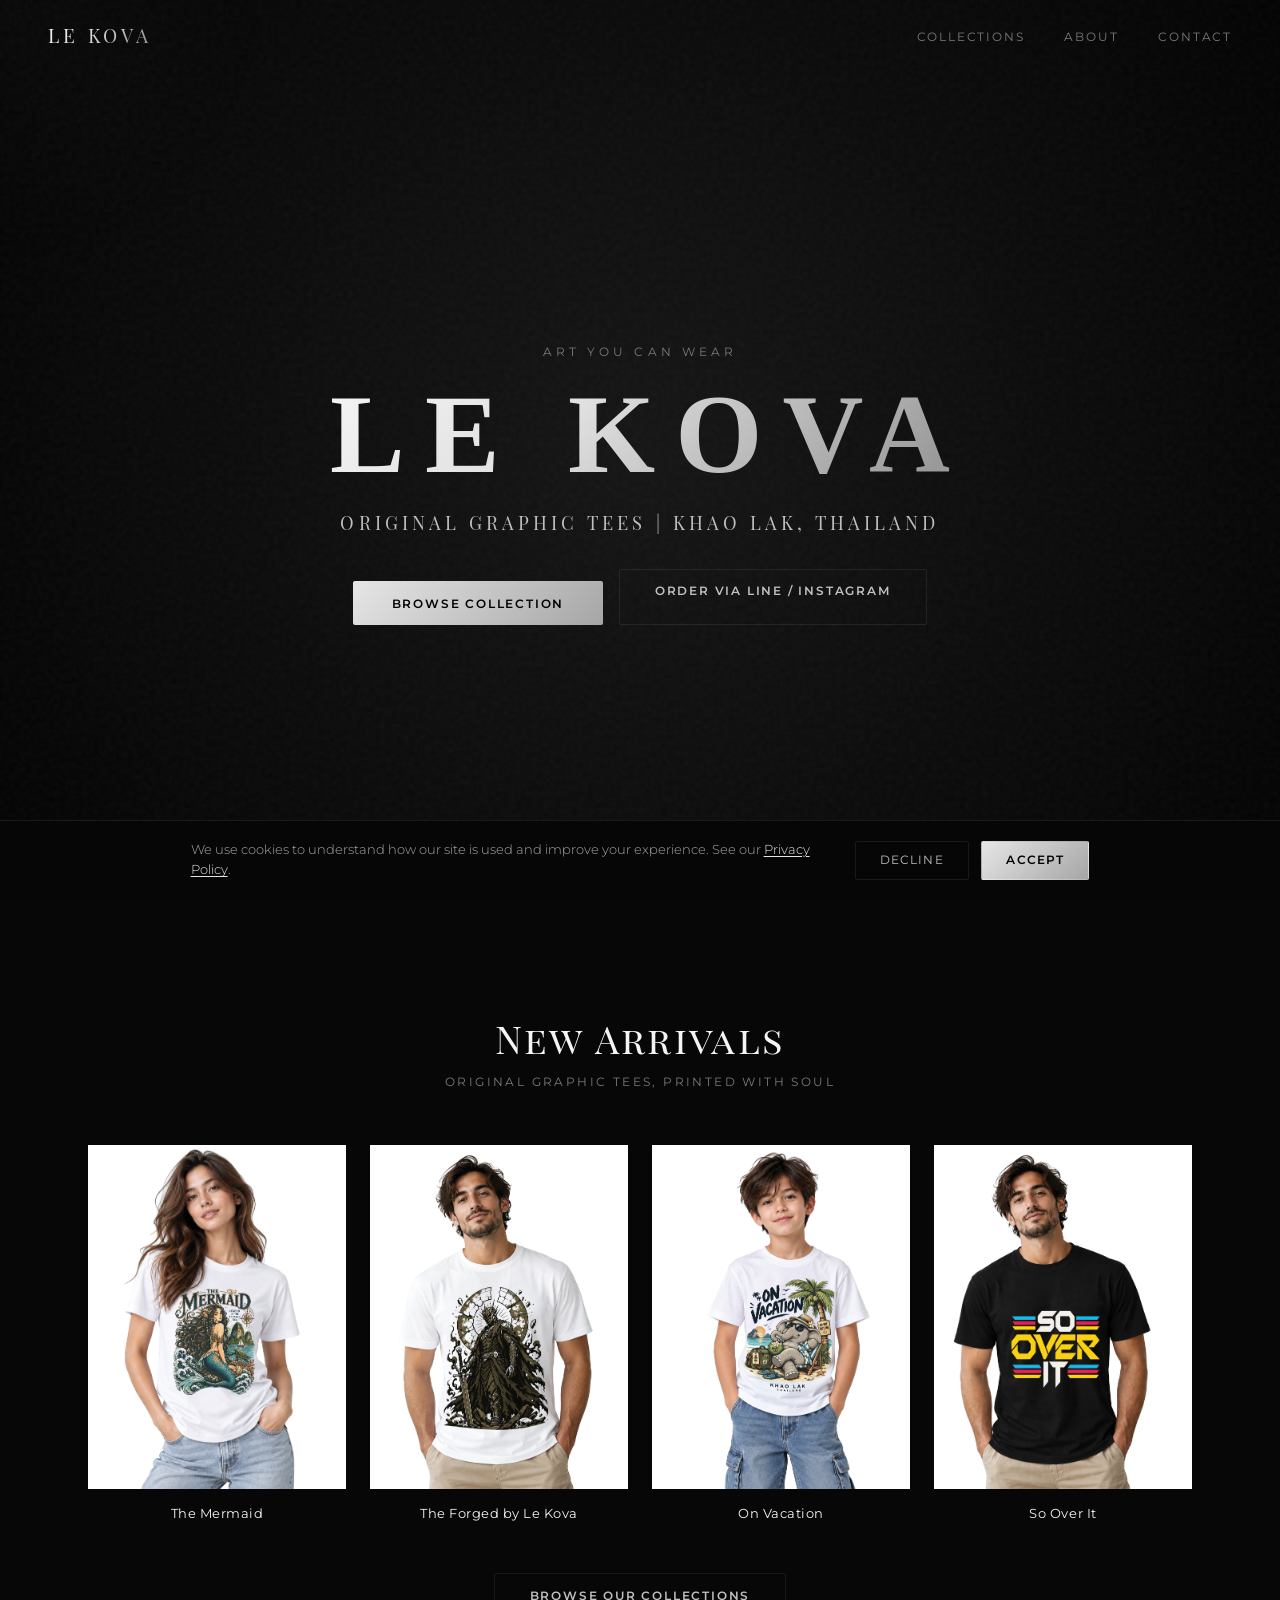
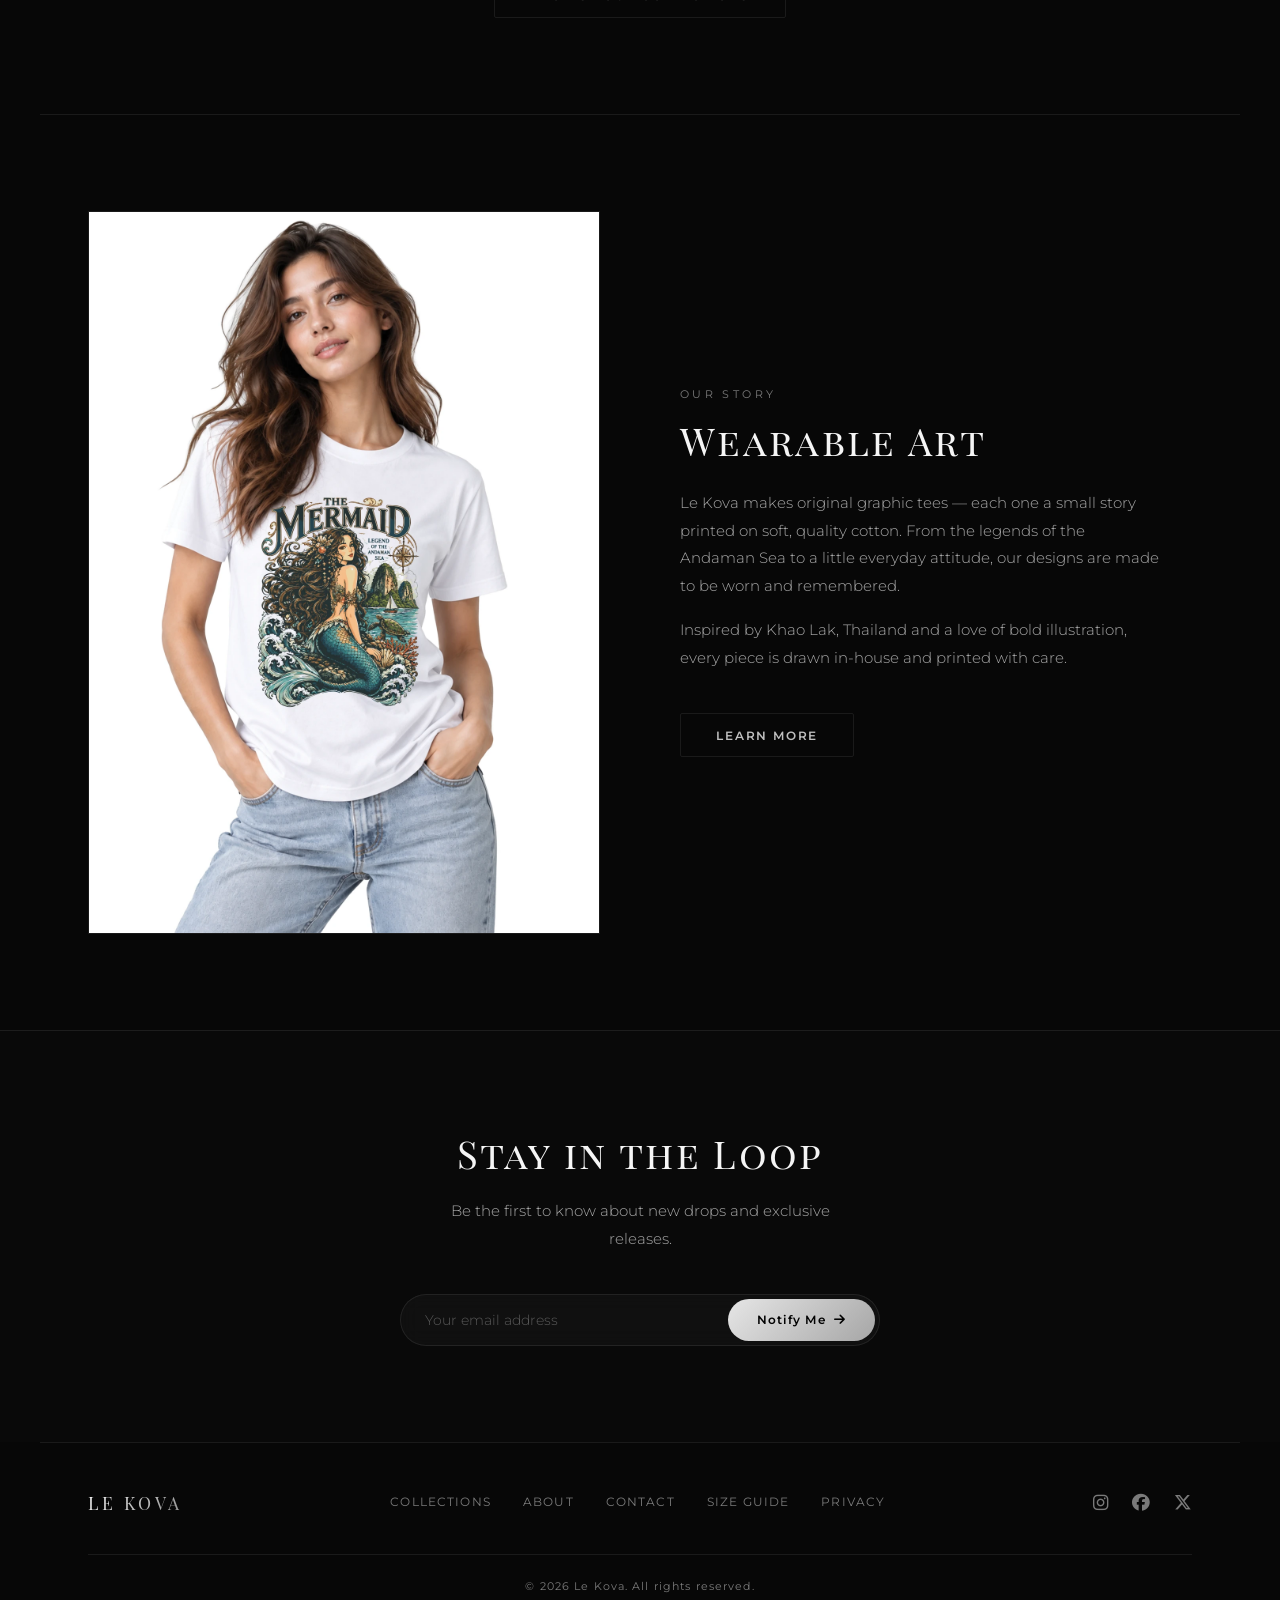
==== commit 56bdafa0: "Hide Shipping, Returns, and Terms pages for now - Remove their links from the footer nav site-wide -" ====
--- a/index.html
+++ b/index.html
@@ -201,10 +201,7 @@
                 <a href="/about/">About</a>
                 <a href="/contact/">Contact</a>
                 <a href="/size-guide/">Size Guide</a>
-                <a href="/shipping/">Shipping</a>
-                <a href="/returns/">Returns</a>
                 <a href="/privacy/">Privacy</a>
-                <a href="/terms/">Terms</a>
             </nav>
             <div class="social-links">
                 <a href="https://www.instagram.com/lekovaofficial/" target="_blank" rel="noopener" aria-label="Instagram"><i class="fa-brands fa-instagram"></i></a>
--- a/style.css
+++ b/style.css
@@ -1054,3 +1054,35 @@
     .product-page-details .page-title { text-align: center; }
     .product-cta { justify-content: center; }
 }
+
+/* ─── Size guide cm/inch toggle ─── */
+.unit-toggle {
+    display: inline-flex;
+    border: 1px solid var(--glass-border);
+    border-radius: 2px;
+    overflow: hidden;
+    margin-bottom: 1.8rem;
+}
+.unit-toggle button {
+    background: transparent;
+    color: var(--silver-dark);
+    border: none;
+    padding: 0.55rem 1.4rem;
+    font-family: 'Montserrat', sans-serif;
+    font-size: 0.72rem;
+    letter-spacing: 0.14em;
+    text-transform: uppercase;
+    cursor: pointer;
+    transition: all 0.2s ease;
+}
+.unit-toggle button.active {
+    background: linear-gradient(135deg, #e6e6e6 0%, #a6a6a6 100%);
+    color: var(--bg-darker);
+    font-weight: 600;
+}
+.table-hint {
+    font-size: 0.72rem;
+    letter-spacing: 0.06em;
+    color: var(--silver-dark);
+    margin-bottom: 0.6rem !important;
+}
